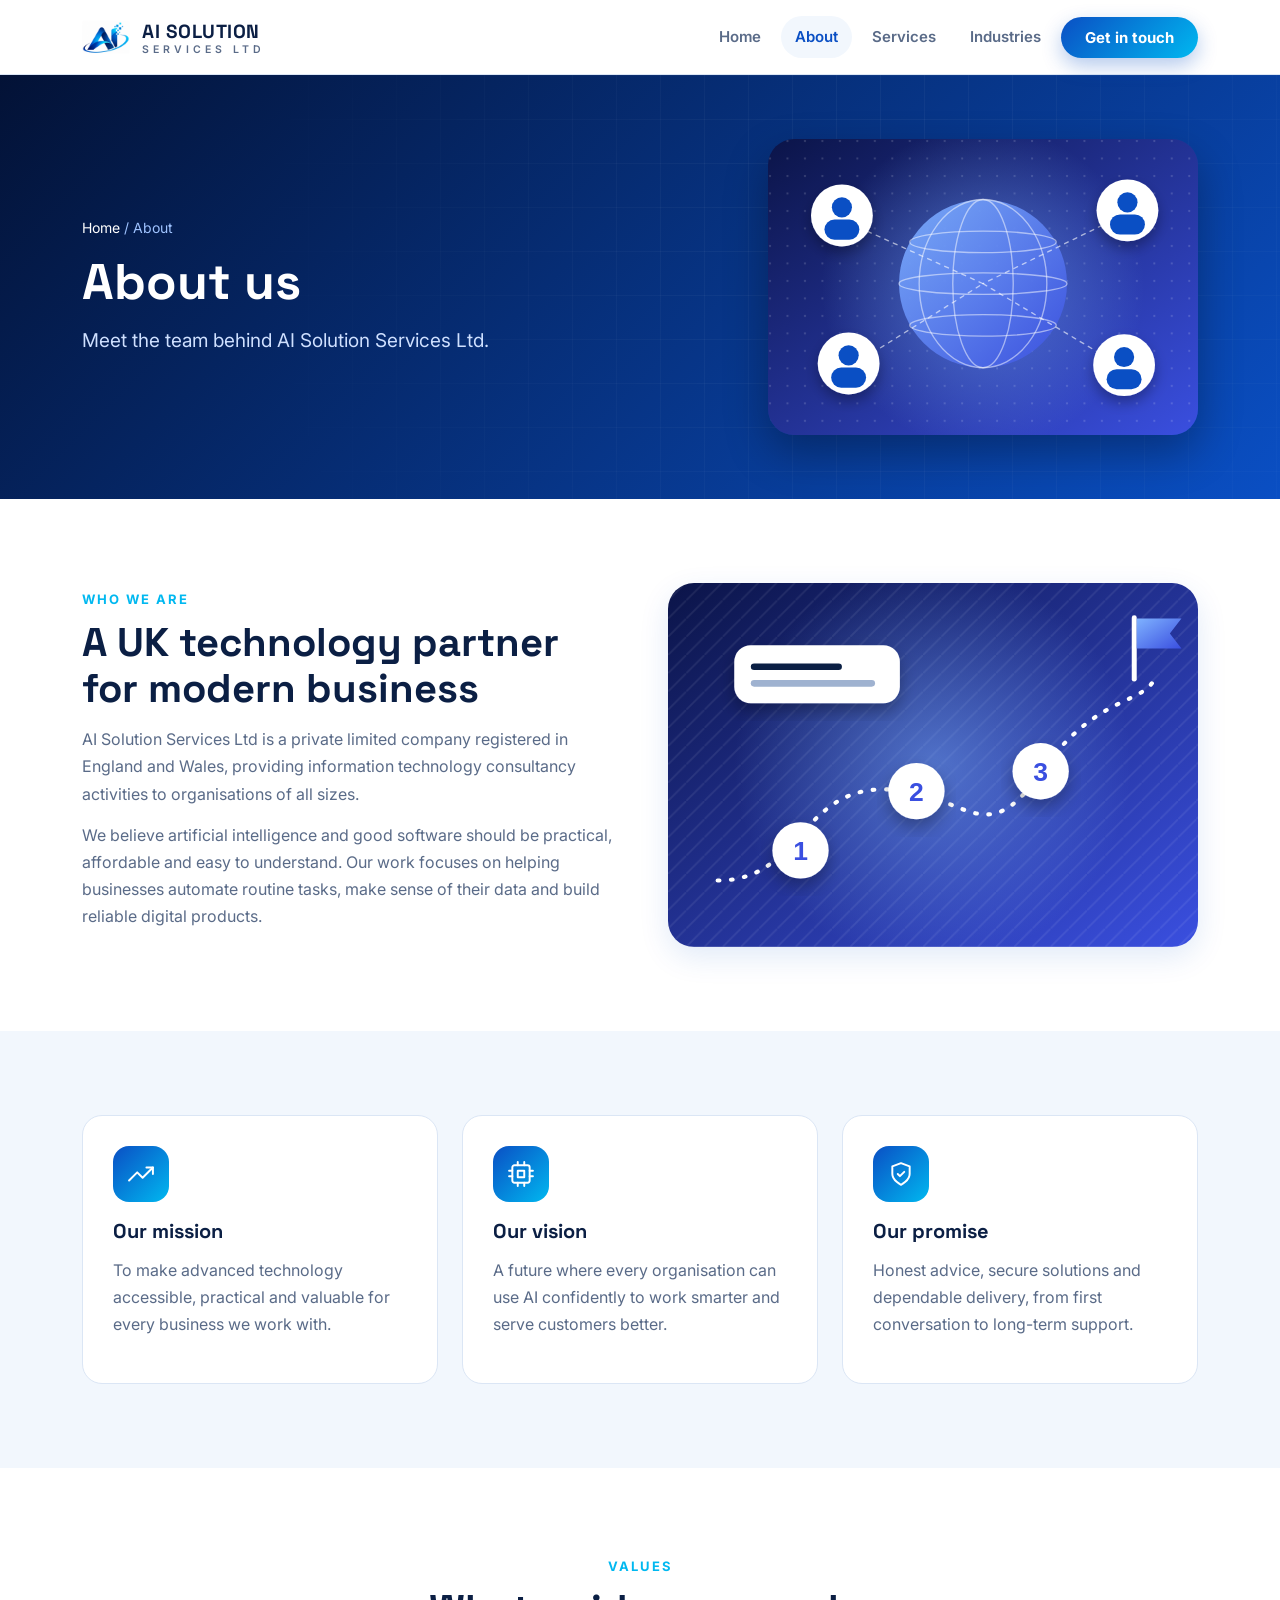
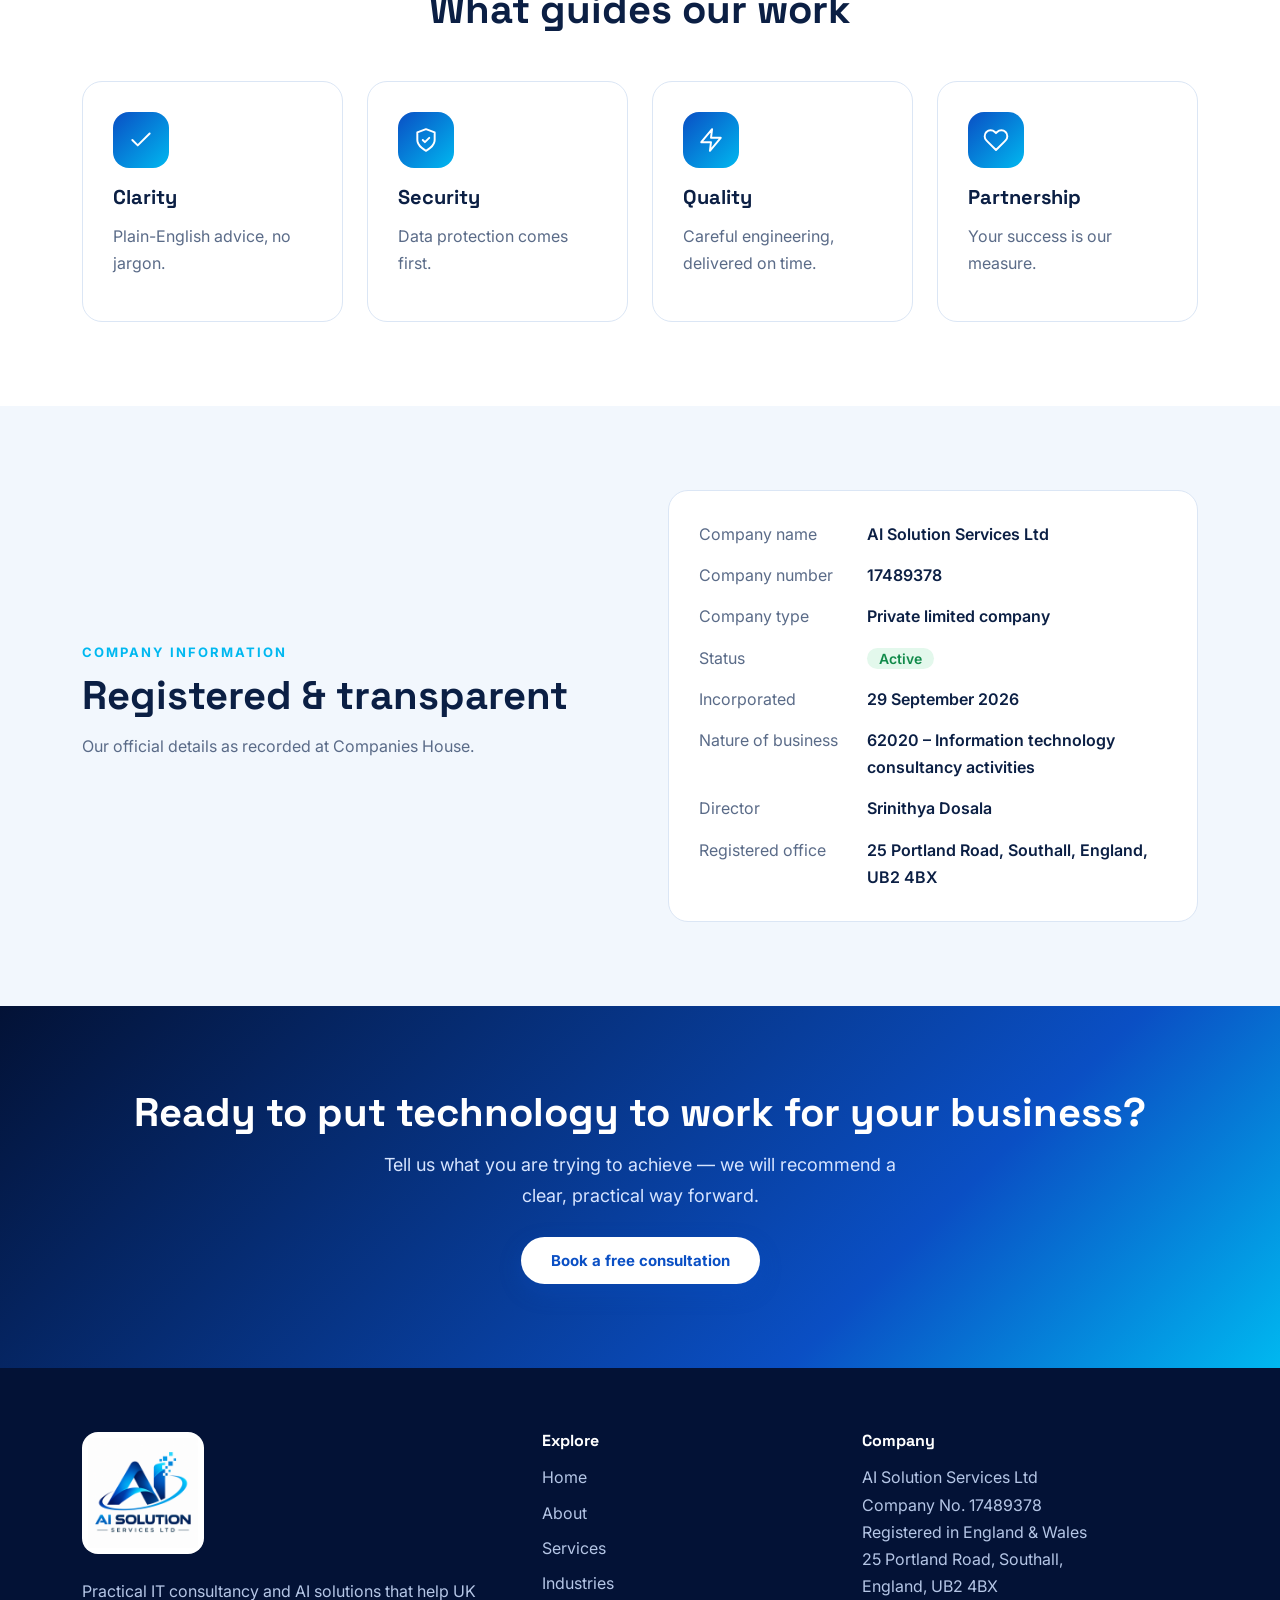
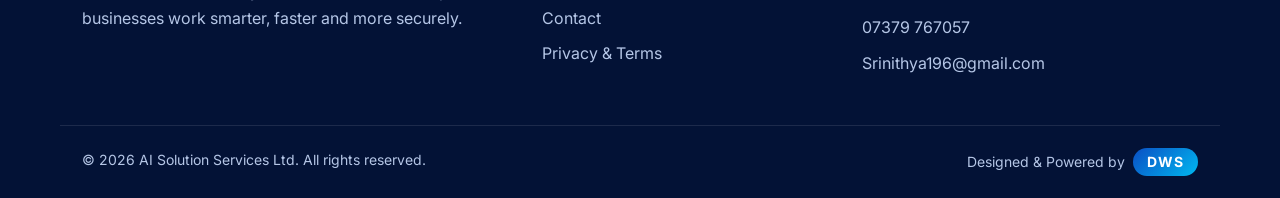
==== about/index.html @ 7d9d15e2 "Update 1.0" ====
<!DOCTYPE html>
<html lang="en-GB"><head><meta charset="utf-8"><meta name="viewport" content="width=device-width,initial-scale=1">
<title>About Us | AI Solution Services Ltd</title><meta name="description" content="About AI Solution Services Ltd, a UK-registered IT consultancy company."><meta name="theme-color" content="#041a45">
<meta property="og:title" content="About Us | AI Solution Services Ltd"><meta property="og:description" content="About AI Solution Services Ltd, a UK-registered IT consultancy company."><meta property="og:image" content="../images/logo.png">
<link rel="icon" href="../favicon.ico"><link rel="icon" type="image/png" sizes="32x32" href="../images/favicon-32.png"><link rel="icon" type="image/png" sizes="192x192" href="../images/favicon-192.png"><link rel="apple-touch-icon" href="../images/apple-touch-icon.png">
<link rel="preconnect" href="https://fonts.googleapis.com"><link rel="preconnect" href="https://fonts.gstatic.com" crossorigin>
<link href="https://fonts.googleapis.com/css2?family=Inter:wght@400;500;600;700&family=Space+Grotesk:wght@500;700&display=swap" rel="stylesheet">
<link rel="stylesheet" href="../css/style.css"><noscript><style>.rv{opacity:1!important;transform:none!important}</style></noscript></head><body>
<header class="hd"><div class="w bar"><a class="brand" href="../"><img src="../images/logo-mark.png" alt="AI Solution Services Ltd logo"><span><b>AI SOLUTION</b><small>SERVICES LTD</small></span></a>
<nav id="nav"><a href="../">Home</a><a href="../about/" class="on" aria-current="page">About</a><a href="../services/">Services</a><a href="../industries/">Industries</a><a class="btn" href="../contact/">Get in touch</a></nav><button class="mb" id="mb" aria-label="Menu" aria-expanded="false" aria-controls="nav"><i></i><i></i><i></i></button></div></header>
<section class="ph"><div class="w ph-in"><div><p class="crumb"><a href="../">Home</a> / About</p><h1>About us</h1><p class="sub">Meet the team behind AI Solution Services Ltd.</p></div><img class="pimg" src="../images/about.svg" alt="About us"></div></section><main><section class="sec"><div class="w two fill"><div class="rv"><span class="eb">Who we are</span><h2>A UK technology partner for modern business</h2><p>AI Solution Services Ltd is a private limited company registered in England and Wales, providing information technology consultancy activities to organisations of all sizes.</p><p>We believe artificial intelligence and good software should be practical, affordable and easy to understand. Our work focuses on helping businesses automate routine tasks, make sense of their data and build reliable digital products.</p></div><img class="rv shot" src="../images/story.svg" alt="Our journey"></div></section>
<section class="sec alt"><div class="w"><div class="grid g3"><div class="card rv"><div class="ib"><svg class="ic " viewBox="0 0 24 24" fill="none" stroke="currentColor" stroke-width="1.8" stroke-linecap="round" stroke-linejoin="round" aria-hidden="true"><polyline points="23 6 13.5 15.5 8.5 10.5 1 18"/><polyline points="17 6 23 6 23 12"/></svg></div><h3>Our mission</h3><p>To make advanced technology accessible, practical and valuable for every business we work with.</p></div><div class="card rv"><div class="ib"><svg class="ic " viewBox="0 0 24 24" fill="none" stroke="currentColor" stroke-width="1.8" stroke-linecap="round" stroke-linejoin="round" aria-hidden="true"><rect x="4" y="4" width="16" height="16" rx="2"/><rect x="9" y="9" width="6" height="6"/><path d="M9 1v3M15 1v3M9 20v3M15 20v3M20 9h3M20 14h3M1 9h3M1 14h3"/></svg></div><h3>Our vision</h3><p>A future where every organisation can use AI confidently to work smarter and serve customers better.</p></div><div class="card rv"><div class="ib"><svg class="ic " viewBox="0 0 24 24" fill="none" stroke="currentColor" stroke-width="1.8" stroke-linecap="round" stroke-linejoin="round" aria-hidden="true"><path d="M12 22s8-4 8-10V5l-8-3-8 3v7c0 6 8 10 8 10z"/><path d="M9 12l2 2 4-4"/></svg></div><h3>Our promise</h3><p>Honest advice, secure solutions and dependable delivery, from first conversation to long-term support.</p></div></div></div></section>
<section class="sec"><div class="w"><div class="sh rv"><span class="eb">Values</span><h2>What guides our work</h2></div><div class="grid g4"><div class="card rv"><div class="ib"><svg class="ic " viewBox="0 0 24 24" fill="none" stroke="currentColor" stroke-width="1.8" stroke-linecap="round" stroke-linejoin="round" aria-hidden="true"><path d="M20 6L9 17l-5-5"/></svg></div><h3>Clarity</h3><p>Plain-English advice, no jargon.</p></div><div class="card rv"><div class="ib"><svg class="ic " viewBox="0 0 24 24" fill="none" stroke="currentColor" stroke-width="1.8" stroke-linecap="round" stroke-linejoin="round" aria-hidden="true"><path d="M12 22s8-4 8-10V5l-8-3-8 3v7c0 6 8 10 8 10z"/><path d="M9 12l2 2 4-4"/></svg></div><h3>Security</h3><p>Data protection comes first.</p></div><div class="card rv"><div class="ib"><svg class="ic " viewBox="0 0 24 24" fill="none" stroke="currentColor" stroke-width="1.8" stroke-linecap="round" stroke-linejoin="round" aria-hidden="true"><polygon points="13 2 3 14 12 14 11 22 21 10 12 10 13 2"/></svg></div><h3>Quality</h3><p>Careful engineering, delivered on time.</p></div><div class="card rv"><div class="ib"><svg class="ic " viewBox="0 0 24 24" fill="none" stroke="currentColor" stroke-width="1.8" stroke-linecap="round" stroke-linejoin="round" aria-hidden="true"><path d="M20.84 4.61a5.5 5.5 0 0 0-7.78 0L12 5.67l-1.06-1.06a5.5 5.5 0 0 0-7.78 7.78l1.06 1.06L12 21.23l7.78-7.78 1.06-1.06a5.5 5.5 0 0 0 0-7.78z"/></svg></div><h3>Partnership</h3><p>Your success is our measure.</p></div></div></div></section>
<section class="sec alt"><div class="w two"><div class="rv"><span class="eb">Company information</span><h2>Registered &amp; transparent</h2><p>Our official details as recorded at Companies House.</p></div><div class="card info rv"><dl><dt>Company name</dt><dd>AI Solution Services Ltd</dd><dt>Company number</dt><dd>17489378</dd><dt>Company type</dt><dd>Private limited company</dd><dt>Status</dt><dd><span class="ok">Active</span></dd><dt>Incorporated</dt><dd>29 September 2026</dd><dt>Nature of business</dt><dd>62020 – Information technology consultancy activities</dd><dt>Director</dt><dd>Srinithya Dosala</dd><dt>Registered office</dt><dd>25 Portland Road, Southall, England, UB2 4BX</dd></dl></div></div></section><section class="cta"><div class="w rv"><h2>Ready to put technology to work for your business?</h2><p>Tell us what you are trying to achieve — we will recommend a clear, practical way forward.</p><a class="btn wh" href="../contact/">Book a free consultation</a></div></section></main>
<footer class="ft"><div class="w fg"><div><div class="lt"><img src="../images/logo.png" alt="AI Solution Services Ltd"></div><p>Practical IT consultancy and AI solutions that help UK businesses work smarter, faster and more securely.</p></div>
<div><h4>Explore</h4><a href="../">Home</a><a href="../about/">About</a><a href="../services/">Services</a><a href="../industries/">Industries</a><a href="../contact/">Contact</a><a href="../privacy/">Privacy &amp; Terms</a></div>
<div><h4>Company</h4><p>AI Solution Services Ltd<br>Company No. 17489378<br>Registered in England &amp; Wales<br>25 Portland Road, Southall,<br>England, UB2 4BX</p> <a href="tel:+447379767057">07379 767057</a><a href="mailto:Srinithya196@gmail.com">Srinithya196@gmail.com</a></div></div>
<div class="w cp"><span>© <span id="yr">2026</span> AI Solution Services Ltd. All rights reserved.</span><span>Designed &amp; Powered by <a class="dws" href="https://dharmawebservice.in" target="_blank" rel="noopener" title="Dharma Web Service">DWS</a></span></div></footer>
<script src="../js/main.js"></script></body></html>
---- css/style.css ----
:root{--navy:#041a45;--blue:#0a4fc4;--cyan:#00b8f0;--ink:#0b1f44;--mut:#5a6b88;--bg:#fff;--alt:#f2f7fd;--bd:#dbe6f5;--g:linear-gradient(135deg,#0a4fc4,#00b8f0);--sh:0 10px 30px rgba(10,79,196,.12)}
*{box-sizing:border-box}html{scroll-behavior:smooth}body{margin:0;font:16px/1.7 Inter,system-ui,-apple-system,"Segoe UI",Roboto,sans-serif;color:var(--ink);background:var(--bg)}
img{max-width:100%;display:block}a{color:var(--blue)}h1,h2,h3,h4{font-family:"Space Grotesk",Inter,sans-serif;line-height:1.15;margin:0 0 14px}
h1{font-size:clamp(34px,5.2vw,58px)}h2{font-size:clamp(28px,3.6vw,40px)}h3{font-size:20px}p{margin:0 0 14px;color:var(--mut)}
.w{max-width:1160px;margin:auto;padding:0 22px}.narrow{max-width:800px}.sec{padding:84px 0}.alt{background:var(--alt)}.dark{background:var(--navy);color:#fff}.dark p{color:#b5c6e6}
.ic{width:1em;height:1em;display:inline-block;vertical-align:-.15em}
.hd{position:sticky;top:0;z-index:50;background:rgba(255,255,255,.92);backdrop-filter:blur(12px);border-bottom:1px solid var(--bd);transition:box-shadow .3s}.hd.sc{box-shadow:0 6px 24px rgba(4,26,69,.1)}
.bar{display:flex;align-items:center;justify-content:space-between;height:74px}.brand{display:flex;align-items:center;gap:12px;text-decoration:none;color:var(--ink)}.brand img{width:48px;height:48px;border-radius:12px}
.brand span{display:flex;flex-direction:column;line-height:1.1}.brand b{font:700 19px "Space Grotesk",sans-serif;letter-spacing:.5px}.brand small{font-size:10.5px;letter-spacing:4px;color:var(--mut);font-weight:600}
nav{display:flex;align-items:center;gap:6px}nav a{text-decoration:none;color:var(--mut);font-weight:600;font-size:15px;padding:8px 14px;border-radius:999px;transition:.2s}nav a:hover,nav a.on{color:var(--blue);background:var(--alt)}
.btn{display:inline-block;background:var(--g);color:#fff;padding:14px 30px;border-radius:999px;font-weight:700;text-decoration:none;border:0;cursor:pointer;font:700 15px Inter,sans-serif;box-shadow:0 8px 22px rgba(10,79,196,.3);transition:transform .2s,box-shadow .2s}
.btn:hover{transform:translateY(-3px);box-shadow:0 14px 28px rgba(10,79,196,.4)}nav a.btn{color:#fff;padding:10px 22px}.btn.ghost{background:transparent;border:2px solid rgba(255,255,255,.5);box-shadow:none}.btn.wh{background:#fff;color:var(--blue)}
.mb{display:none;background:none;border:0;width:44px;height:44px;cursor:pointer}.mb i{display:block;height:2px;background:var(--ink);margin:6px 10px;transition:.3s}
.hero{position:relative;overflow:hidden;background:linear-gradient(135deg,#031236,#0a3a9c 60%,#0a7fd0);color:#fff;padding:90px 0}
.hero:before,.ph:before{content:"";position:absolute;inset:0;background-image:linear-gradient(rgba(255,255,255,.05) 1px,transparent 1px),linear-gradient(90deg,rgba(255,255,255,.05) 1px,transparent 1px);background-size:44px 44px;mask-image:radial-gradient(circle at 70% 40%,#000,transparent 75%)}
.blob{position:absolute;border-radius:50%;filter:blur(80px);opacity:.45}.b1{width:380px;height:380px;background:#00b8f0;top:-100px;right:-60px}.b2{width:300px;height:300px;background:#6a5cff;bottom:-120px;left:10%;opacity:.3}
.hg,.ph-in{position:relative;display:grid;grid-template-columns:1.1fr .9fr;gap:40px;align-items:center}.hero h1 em{font-style:normal;background:linear-gradient(90deg,#4dd8ff,#9ad0ff);-webkit-background-clip:text;background-clip:text;color:transparent}
.sub{font-size:19px;color:#cfe0ff;max-width:560px}.pill{display:inline-block;padding:7px 16px;border:1px solid rgba(255,255,255,.3);border-radius:999px;font-size:13px;font-weight:600;background:rgba(255,255,255,.08);margin-bottom:20px}
.acts{display:flex;gap:14px;flex-wrap:wrap;margin:28px 0}.tick{list-style:none;padding:0;margin:0;display:flex;gap:22px;flex-wrap:wrap;color:#d6e4ff;font-size:14px;font-weight:500}.tick .ic{color:#4dd8ff}
.fl{animation:fl 7s ease-in-out infinite}@keyframes fl{50%{transform:translateY(-12px)}}
.ph{position:relative;overflow:hidden;background:linear-gradient(135deg,#031236,#0a4fc4);color:#fff;padding:64px 0}.ph .sub{margin:0}.ph-in img{max-height:280px;margin-left:auto}.crumb{font-size:14px;color:#9fc3ff!important}.crumb a{color:#fff;text-decoration:none}.ph h1{font-size:clamp(34px,4.5vw,50px)}
.sh{text-align:center;max-width:720px;margin:0 auto 48px}.eb{display:inline-block;font-weight:700;font-size:13px;letter-spacing:2px;text-transform:uppercase;color:var(--cyan);margin-bottom:10px}
.grid{display:grid;gap:24px}.g3{grid-template-columns:repeat(3,1fr)}.g4{grid-template-columns:repeat(4,1fr)}
.card{background:#fff;border:1px solid var(--bd);border-radius:20px;padding:30px;transition:transform .3s,box-shadow .3s}.card:hover{transform:translateY(-6px);box-shadow:var(--sh)}
.ib{width:56px;height:56px;border-radius:16px;background:var(--g);color:#fff;display:grid;place-items:center;font-size:26px;margin-bottom:18px;flex:none}.ib.lg{width:96px;height:96px;font-size:44px;border-radius:26px;margin:0}
.lnk{font-weight:700;text-decoration:none;font-size:15px;display:inline-flex;gap:6px;align-items:center}.lnk:hover{gap:10px}.ind{display:flex;gap:18px;align-items:flex-start}.ind .ib{margin:0}.ind p{margin:0}
.stats{display:grid;grid-template-columns:repeat(4,1fr);gap:20px}.st{text-align:center;padding:26px;border-radius:20px;background:var(--alt)}.st b{display:block;font:700 46px "Space Grotesk";background:var(--g);-webkit-background-clip:text;background-clip:text;color:transparent}.st span{color:var(--mut);font-weight:600;font-size:14px}
.two{display:grid;grid-template-columns:1fr 1fr;gap:56px;align-items:center}.top{align-items:start}.fe{display:flex;gap:14px;margin-top:18px}.fe .ic{width:28px;height:28px;padding:5px;border-radius:50%;background:var(--g);color:#fff;flex:none;margin-top:3px}.fe b{display:block}.fe span{color:var(--mut);font-size:15px}
.steps{display:grid;grid-template-columns:repeat(4,1fr);gap:24px}.sp{padding:28px;border:1px solid rgba(255,255,255,.15);border-radius:20px;background:rgba(255,255,255,.04)}.sp i{font:700 40px "Space Grotesk";font-style:normal;color:#4dd8ff;display:block;margin-bottom:8px}
.chips{display:flex;flex-wrap:wrap;gap:12px;justify-content:center}.chips span{padding:11px 22px;background:#fff;border:1px solid var(--bd);border-radius:999px;font-weight:600;transition:.2s}.chips span:hover{background:var(--g);color:#fff;transform:translateY(-3px)}
.cta{background:linear-gradient(135deg,#031236,#0a4fc4 70%,#00b8f0);color:#fff;text-align:center;padding:84px 0}.cta p{color:#d6e4ff;max-width:560px;margin:0 auto 26px;font-size:18px}
.sr{display:grid;grid-template-columns:200px 1fr;gap:36px;align-items:center;padding:38px 0;border-bottom:1px solid var(--bd)}.sr:last-child{border:0}.sbig{display:grid;place-items:center;height:200px;border-radius:28px;background:var(--alt)}
.ul{list-style:none;padding:0;margin:14px 0 0}.ul li{display:flex;gap:10px;align-items:center;font-weight:500;padding:4px 0}.ul .ic{color:var(--blue)}
details{background:#fff;border:1px solid var(--bd);border-radius:16px;margin-bottom:14px;padding:4px 24px}summary{cursor:pointer;font-weight:700;padding:18px 0;list-style:none;display:flex;justify-content:space-between}summary:after{content:"+";font-size:24px;color:var(--blue)}details[open] summary:after{content:"–"}
.info dl{margin:0;display:grid;grid-template-columns:150px 1fr;gap:14px 18px}.info dt{color:var(--mut)}.info dd{margin:0;font-weight:600}.ok{background:#e3f8ec;color:#118a4a;padding:2px 12px;border-radius:99px;font-size:14px}
.ci{display:flex;gap:16px;margin-top:22px;align-items:center}.ci .ib{margin:0}.ci b{display:block}.ci span{color:var(--mut)}
.form label{display:block;font-weight:600;font-size:14px;margin-bottom:16px}input,select,textarea{width:100%;margin-top:6px;padding:13px 16px;border:1px solid var(--bd);border-radius:12px;font:inherit;color:var(--ink);background:#fff}input:focus,select:focus,textarea:focus{outline:2px solid var(--cyan);border-color:transparent}.note{margin:14px 0 0;font-size:14px}
.map{display:grid;grid-template-columns:1fr 1fr;gap:30px;align-items:center;background:linear-gradient(135deg,#031236,#0a4fc4);border-radius:28px;padding:36px;color:#fff}.map p{color:#cfe0ff}.map img{max-height:260px;margin:auto}
.prose h2{margin-top:30px}.ft{background:#031236;color:#b5c6e6;padding:64px 0 0}.fg{display:grid;grid-template-columns:1.5fr 1fr 1.2fr;gap:40px}.ft h4{color:#fff}.ft a{display:block;color:#b5c6e6;text-decoration:none;margin-bottom:8px}.ft a:hover{color:#fff}.ft p{color:#b5c6e6}
.lt{background:#fff;display:inline-block;border-radius:16px;padding:6px;margin-bottom:16px}.lt img{height:110px}.cp{margin-top:40px;padding:22px;border-top:1px solid rgba(255,255,255,.1);font-size:14px;text-align:center}
.rv{opacity:0;transform:translateY(28px);transition:opacity .7s,transform .7s}.rv.in{opacity:1;transform:none}
@media(max-width:900px){.g3,.g4,.steps,.stats{grid-template-columns:1fr 1fr}.hg,.ph-in,.two,.map,.fg{grid-template-columns:1fr}.hero{padding:60px 0}.ph-in img{margin:auto;max-height:200px}.sec{padding:60px 0}}
@media(max-width:700px){.mb{display:block}nav{position:absolute;top:74px;left:0;right:0;background:#fff;flex-direction:column;align-items:stretch;padding:14px 22px 22px;border-bottom:1px solid var(--bd);display:none}nav.open{display:flex}.g3,.g4,.steps{grid-template-columns:1fr}.sr{grid-template-columns:1fr}.sbig{height:120px}.info dl{grid-template-columns:1fr}}
@media(prefers-reduced-motion:reduce){*{animation:none!important;transition:none!important}.rv{opacity:1;transform:none}}
/* v2 additions */
nav a.btn,nav a.btn:hover,nav a.btn.on{background:var(--g);color:#fff!important;padding:11px 24px;box-shadow:0 8px 20px rgba(10,79,196,.3)}nav a.btn:hover{transform:translateY(-2px);box-shadow:0 12px 26px rgba(10,79,196,.4)}
.himg,.pimg,.shot{width:100%;height:auto;border-radius:26px;box-shadow:0 24px 60px rgba(2,12,40,.35)}.pimg{max-width:430px;margin-left:auto;box-shadow:0 18px 44px rgba(0,0,0,.3)}.shot{box-shadow:var(--sh)}
.card.pic{padding:0;overflow:hidden}.card.pic img{width:100%;height:auto;border-radius:0}.card.pic .tx{padding:26px 28px 30px}
.ind{color:inherit;text-decoration:none}.ind h3{color:var(--ink)}
.sr{grid-template-columns:1fr 1fr;gap:56px}.sr.rev>img{order:2}.sr .ib{margin-bottom:14px}
.ft .cp{display:flex;justify-content:space-between;gap:12px;flex-wrap:wrap;text-align:left}.ft .cp a.dws{display:inline-block;margin:0 0 0 4px;padding:2px 14px;border-radius:99px;background:var(--g);color:#fff;font-weight:700;letter-spacing:1px;transition:.2s}.ft .cp a.dws:hover{transform:translateY(-2px);box-shadow:0 6px 16px rgba(0,184,240,.4)}
.pgrid{display:grid;grid-template-columns:240px 1fr;gap:48px;align-items:start}.toc{position:sticky;top:96px;background:var(--alt);border-radius:18px;padding:22px}.toc a{display:block;padding:7px 10px;border-radius:8px;color:var(--mut);text-decoration:none;font-size:14.5px;font-weight:500}.toc a:hover{background:#fff;color:var(--blue)}
.pv{padding:0 0 28px;margin-bottom:28px;border-bottom:1px solid var(--bd);scroll-margin-top:96px}.pv:last-child{border:0}.pv h2{font-size:26px}.pv p,.pv li{color:#3d4d6a}.upd{background:var(--alt);padding:12px 16px;border-radius:12px}
@media(max-width:900px){.sr{grid-template-columns:1fr;gap:24px}.sr.rev>img{order:0}.pgrid{grid-template-columns:1fr}.toc{position:static}.pimg{margin:auto}}
.ci a{color:var(--mut);text-decoration:none}.ci a:hover{color:var(--blue)}

/* v3: image fill (no empty gaps), company panel, robustness */
.two.fill{align-items:stretch}.two.fill>div{align-self:center}
.two.fill>img.shot{width:100%;height:100%;min-height:300px;object-fit:cover;align-self:stretch}
.sr{align-items:stretch}.sr>div{align-self:center}.sr>img.shot{width:100%;height:100%;min-height:260px;object-fit:cover}
.map{align-items:stretch;padding:28px;gap:36px}.map>div{align-self:center;padding-left:12px}
.map img.shot{width:100%;height:100%;max-height:none;min-height:240px;margin:0;object-fit:cover;border-radius:20px;box-shadow:0 18px 44px rgba(0,0,0,.35)}
.ph-in>img.pimg{width:100%;max-width:430px;max-height:none}
.hero{padding-bottom:130px}
.co{position:relative;z-index:5;margin-top:-84px;padding:0 0 20px}
.cob{background:#fff;border:1px solid var(--bd);border-radius:26px;box-shadow:0 24px 60px rgba(4,26,69,.18);padding:34px 36px}
.coh{display:flex;justify-content:space-between;align-items:flex-end;gap:18px;flex-wrap:wrap;margin-bottom:24px}
.coh h2{font-size:clamp(24px,3vw,32px);margin:0 0 4px}.coh p{margin:0}
.coh .ok{display:inline-block;margin-left:8px;vertical-align:middle;font-size:13px;font-family:Inter,sans-serif;font-weight:600}
.cog{display:grid;grid-template-columns:repeat(2,1fr);gap:16px}
.cot{display:flex;gap:16px;align-items:flex-start;background:var(--alt);border-radius:18px;padding:20px 22px}
.cot .ib{width:48px;height:48px;font-size:22px;margin:0;border-radius:14px}
.cot small{display:block;color:var(--mut);font-weight:600;font-size:13px;margin-bottom:2px}.cot b{display:block;font-size:17px;line-height:1.4;color:var(--ink)}
.cot em{display:block;font-style:normal;color:var(--mut);font-size:14px;margin-top:2px}
.coft{margin-top:18px;font-size:14px;color:var(--mut)}.coft a{font-weight:700}
.hd nav a:focus-visible,.btn:focus-visible,.mb:focus-visible,a:focus-visible{outline:3px solid var(--cyan);outline-offset:2px}
@media(max-width:900px){.hero{padding-bottom:110px}.two.fill>img.shot{height:auto;aspect-ratio:16/11;min-height:0}.sr>img.shot{height:auto;aspect-ratio:16/11;min-height:0}.map img.shot{height:auto;aspect-ratio:16/11;min-height:0}.map{padding:24px}.map>div{padding-left:0}}
@media(max-width:700px){.cog{grid-template-columns:1fr}.cob{padding:24px 20px}.co{margin-top:-70px}}
.card.pic{display:flex;flex-direction:column}.card.pic .tx{flex:1;display:flex;flex-direction:column}.card.pic .tx .lnk{margin-top:auto}.card.pic .tx p{flex:0 0 auto}.card.pic .tx p+.lnk{padding-top:6px}
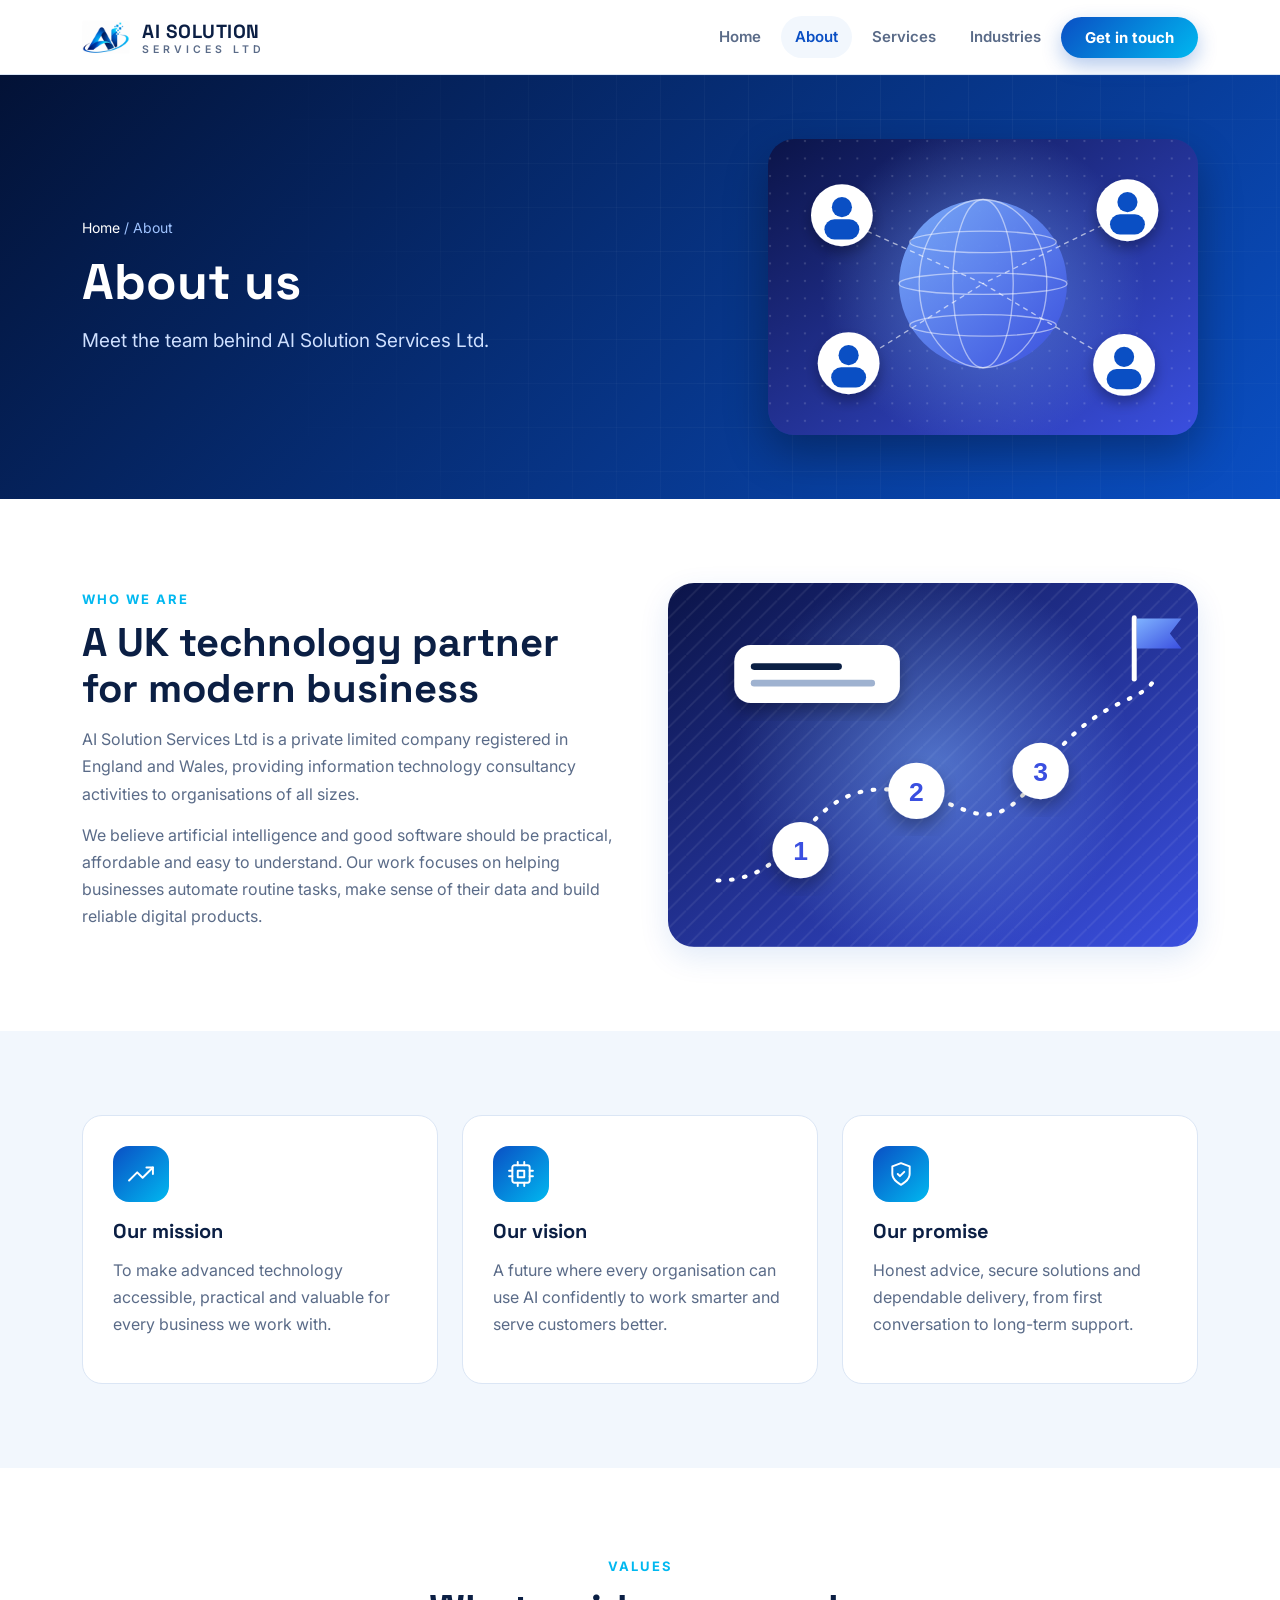
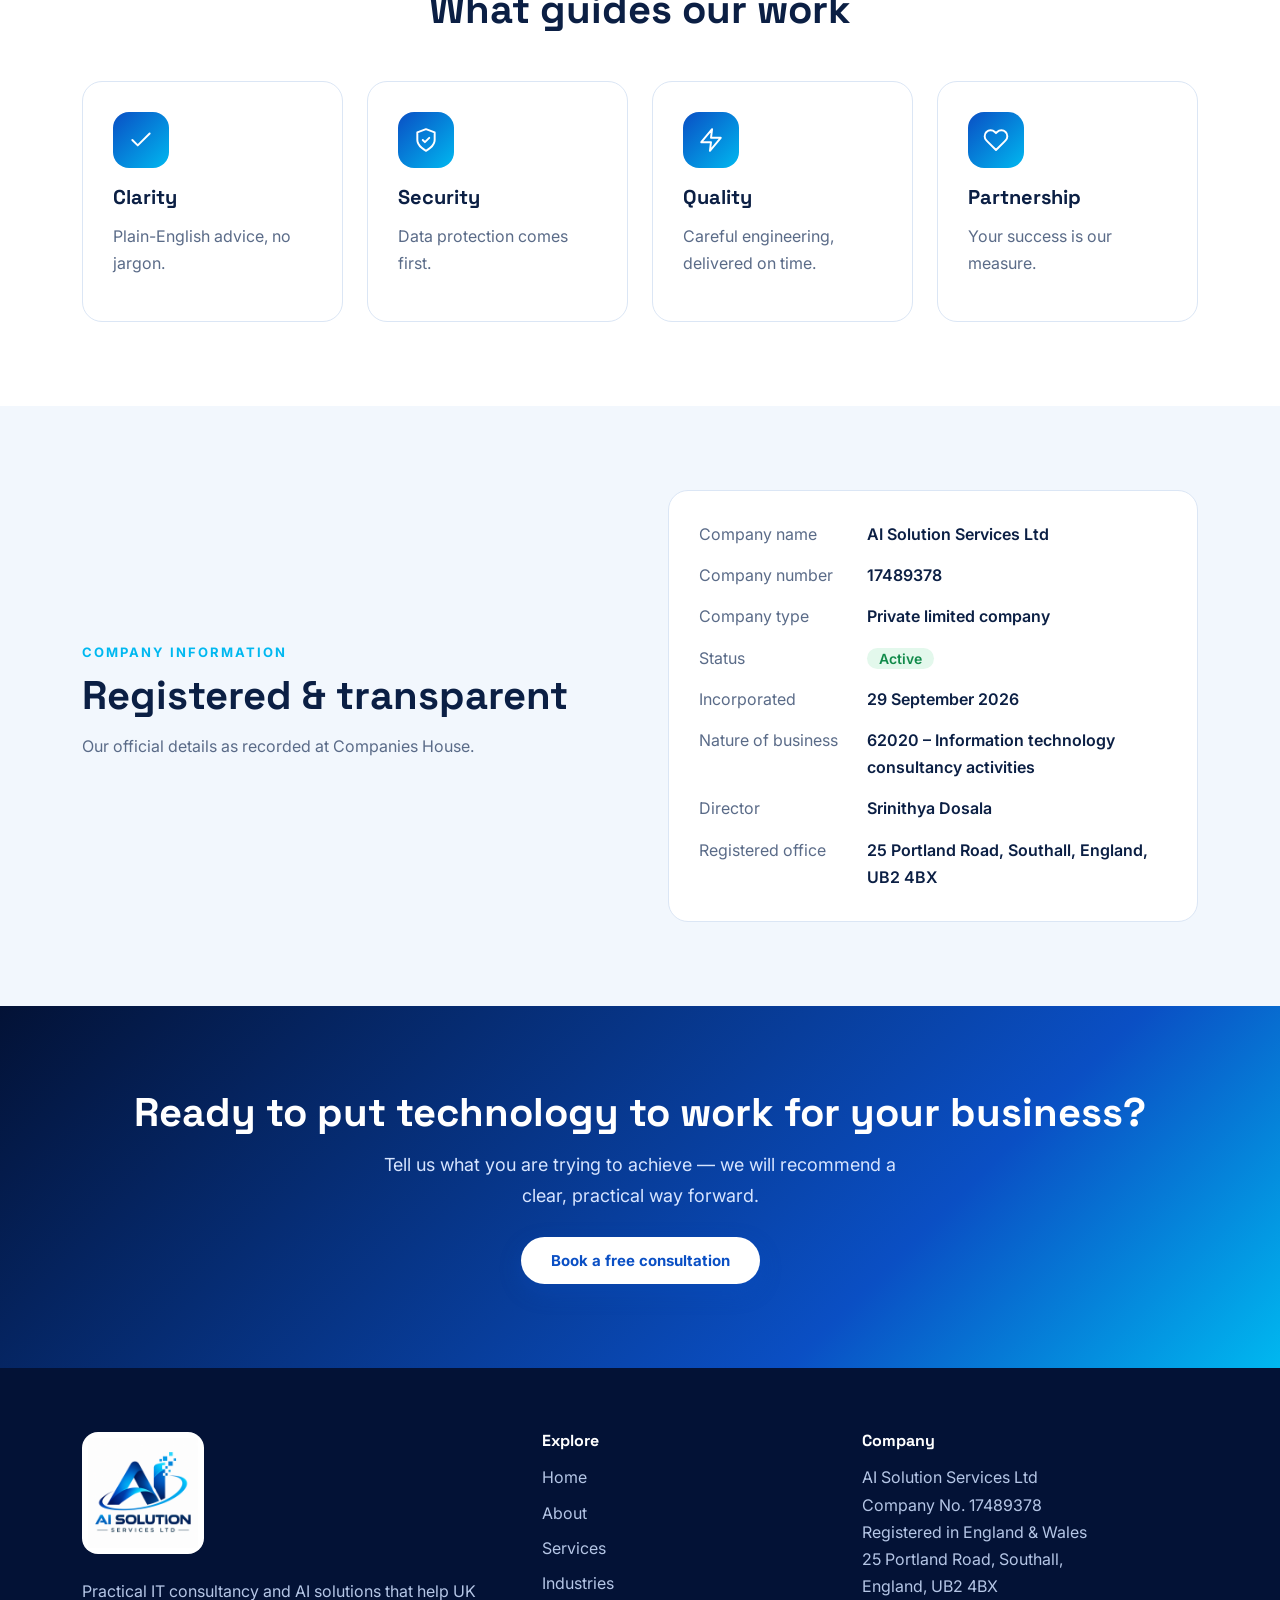
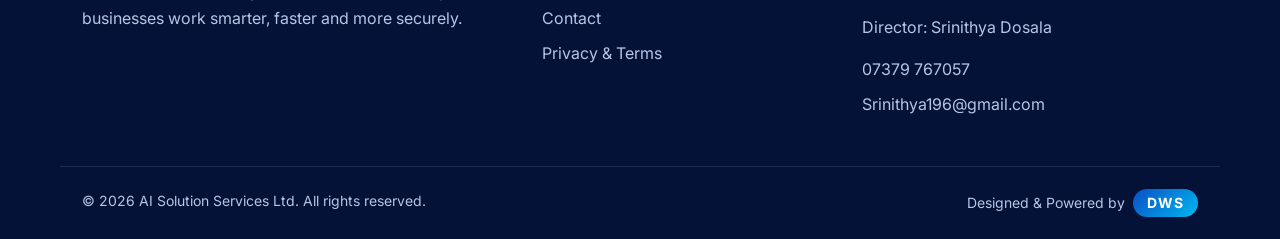
==== commit 2557a8cb: "Update 1.1" ====
--- a/about/index.html
+++ b/about/index.html
@@ -1,7 +1,7 @@
 <!DOCTYPE html>
 <html lang="en-GB"><head><meta charset="utf-8"><meta name="viewport" content="width=device-width,initial-scale=1">
-<title>About Us | AI Solution Services Ltd</title><meta name="description" content="About AI Solution Services Ltd, a UK-registered IT consultancy company."><meta name="theme-color" content="#041a45">
-<meta property="og:title" content="About Us | AI Solution Services Ltd"><meta property="og:description" content="About AI Solution Services Ltd, a UK-registered IT consultancy company."><meta property="og:image" content="../images/logo.png">
+<title>About Us | AI Solution Services Ltd</title><meta name="description" content="About AI Solution Services Ltd, a UK-registered IT consultancy company."><link rel="canonical" href="https://aisolutionservicesltd.com/about/"><meta property="og:url" content="https://aisolutionservicesltd.com/about/"><meta property="og:type" content="website"><meta property="og:site_name" content="AI Solution Services Ltd"><meta name="theme-color" content="#041a45">
+<meta property="og:title" content="About Us | AI Solution Services Ltd"><meta property="og:description" content="About AI Solution Services Ltd, a UK-registered IT consultancy company."><meta property="og:image" content="https://aisolutionservicesltd.com/images/logo.png">
 <link rel="icon" href="../favicon.ico"><link rel="icon" type="image/png" sizes="32x32" href="../images/favicon-32.png"><link rel="icon" type="image/png" sizes="192x192" href="../images/favicon-192.png"><link rel="apple-touch-icon" href="../images/apple-touch-icon.png">
 <link rel="preconnect" href="https://fonts.googleapis.com"><link rel="preconnect" href="https://fonts.gstatic.com" crossorigin>
 <link href="https://fonts.googleapis.com/css2?family=Inter:wght@400;500;600;700&family=Space+Grotesk:wght@500;700&display=swap" rel="stylesheet">
@@ -14,6 +14,6 @@
 <section class="sec alt"><div class="w two"><div class="rv"><span class="eb">Company information</span><h2>Registered &amp; transparent</h2><p>Our official details as recorded at Companies House.</p></div><div class="card info rv"><dl><dt>Company name</dt><dd>AI Solution Services Ltd</dd><dt>Company number</dt><dd>17489378</dd><dt>Company type</dt><dd>Private limited company</dd><dt>Status</dt><dd><span class="ok">Active</span></dd><dt>Incorporated</dt><dd>29 September 2026</dd><dt>Nature of business</dt><dd>62020 – Information technology consultancy activities</dd><dt>Director</dt><dd>Srinithya Dosala</dd><dt>Registered office</dt><dd>25 Portland Road, Southall, England, UB2 4BX</dd></dl></div></div></section><section class="cta"><div class="w rv"><h2>Ready to put technology to work for your business?</h2><p>Tell us what you are trying to achieve — we will recommend a clear, practical way forward.</p><a class="btn wh" href="../contact/">Book a free consultation</a></div></section></main>
 <footer class="ft"><div class="w fg"><div><div class="lt"><img src="../images/logo.png" alt="AI Solution Services Ltd"></div><p>Practical IT consultancy and AI solutions that help UK businesses work smarter, faster and more securely.</p></div>
 <div><h4>Explore</h4><a href="../">Home</a><a href="../about/">About</a><a href="../services/">Services</a><a href="../industries/">Industries</a><a href="../contact/">Contact</a><a href="../privacy/">Privacy &amp; Terms</a></div>
-<div><h4>Company</h4><p>AI Solution Services Ltd<br>Company No. 17489378<br>Registered in England &amp; Wales<br>25 Portland Road, Southall,<br>England, UB2 4BX</p> <a href="tel:+447379767057">07379 767057</a><a href="mailto:Srinithya196@gmail.com">Srinithya196@gmail.com</a></div></div>
+<div><h4>Company</h4><p>AI Solution Services Ltd<br>Company No. 17489378<br>Registered in England &amp; Wales<br>25 Portland Road, Southall,<br>England, UB2 4BX</p><p>Director: Srinithya Dosala</p><a href="tel:+447379767057">07379 767057</a><a href="mailto:Srinithya196@gmail.com">Srinithya196@gmail.com</a></div></div>
 <div class="w cp"><span>© <span id="yr">2026</span> AI Solution Services Ltd. All rights reserved.</span><span>Designed &amp; Powered by <a class="dws" href="https://dharmawebservice.in" target="_blank" rel="noopener" title="Dharma Web Service">DWS</a></span></div></footer>
 <script src="../js/main.js"></script></body></html>
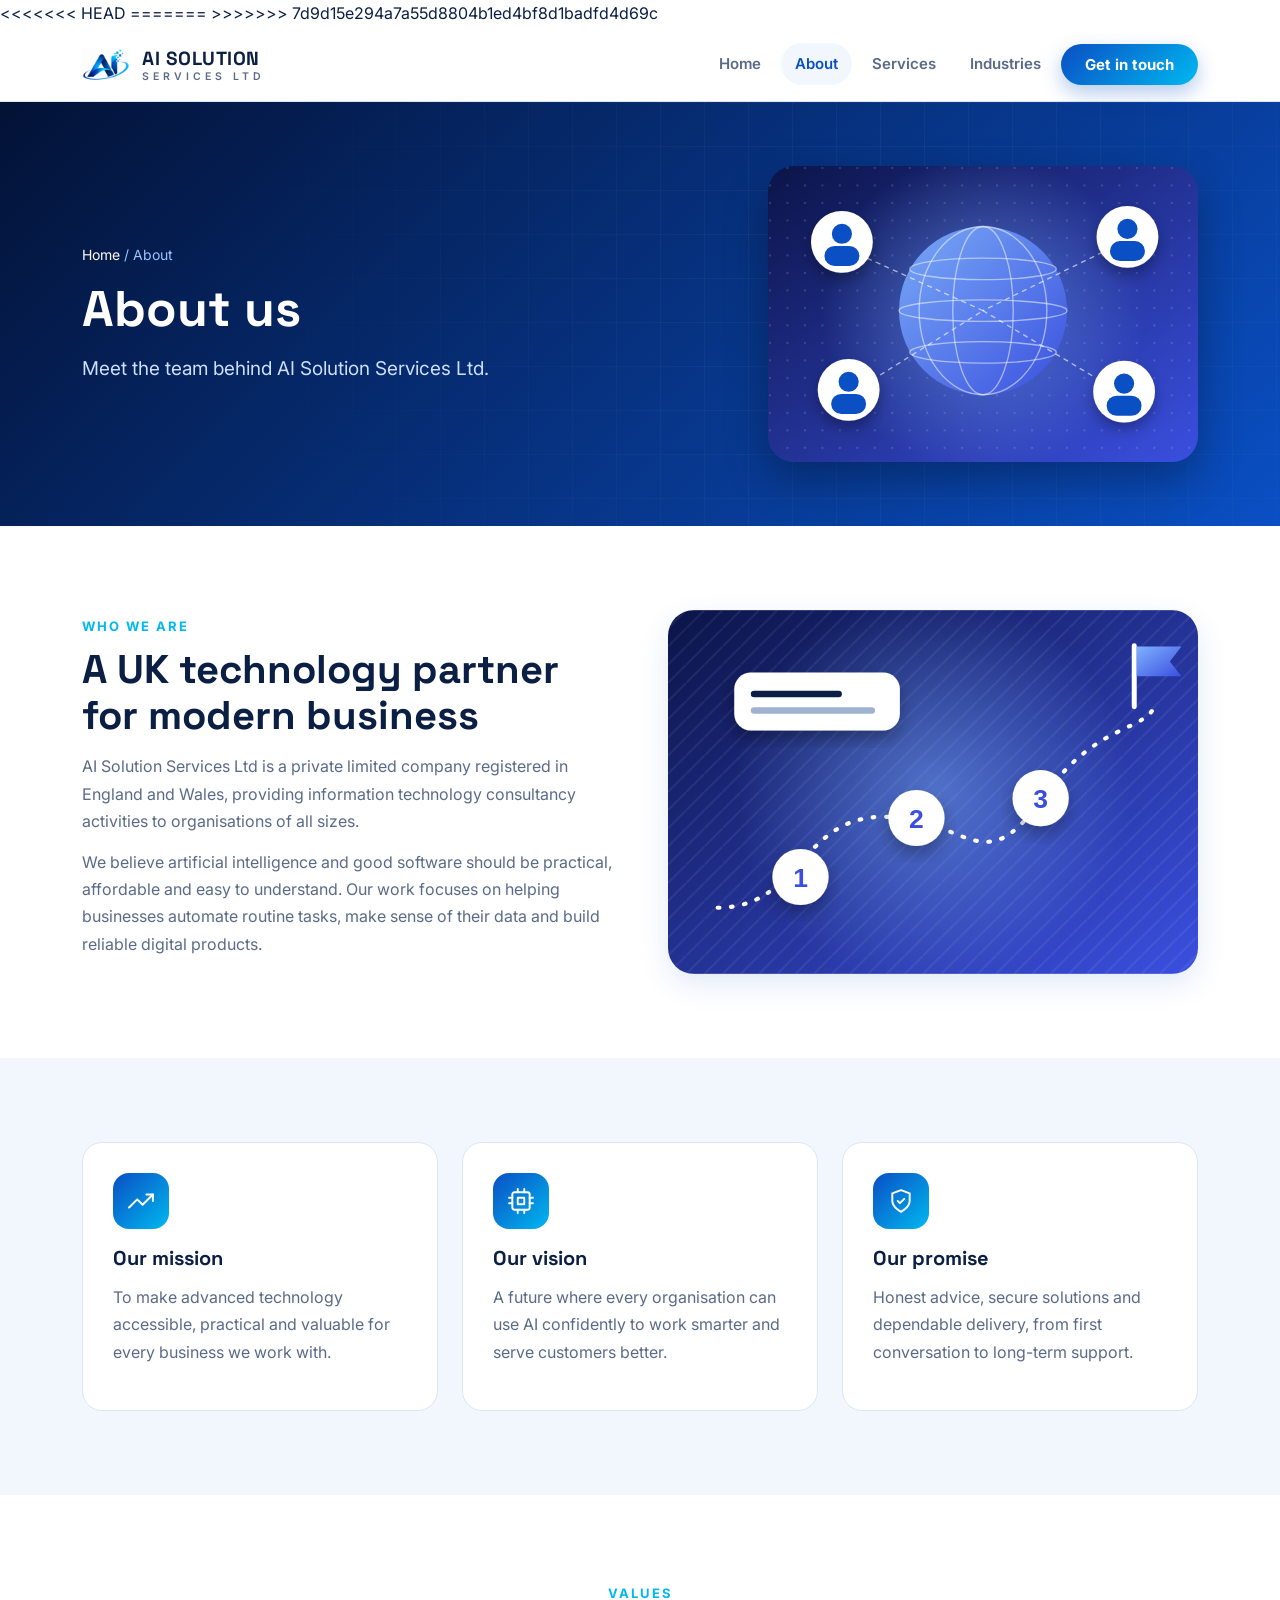
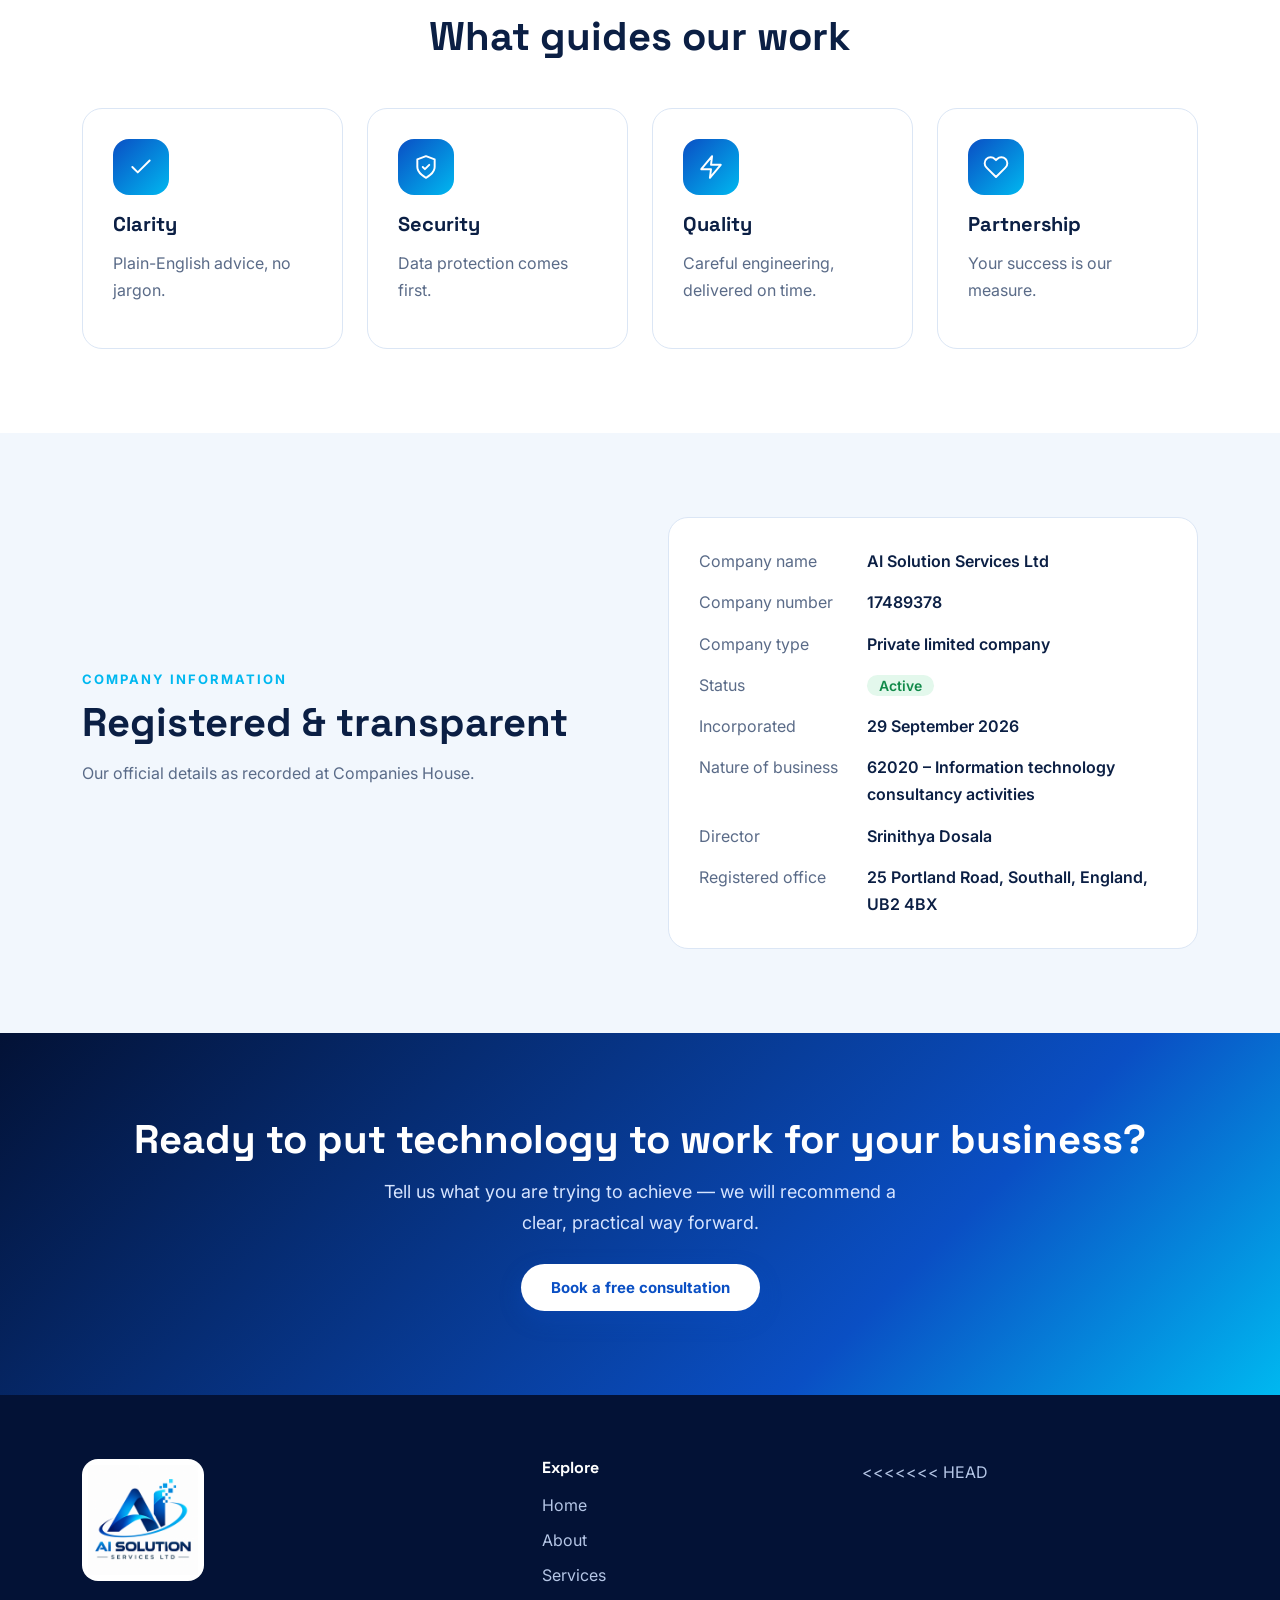
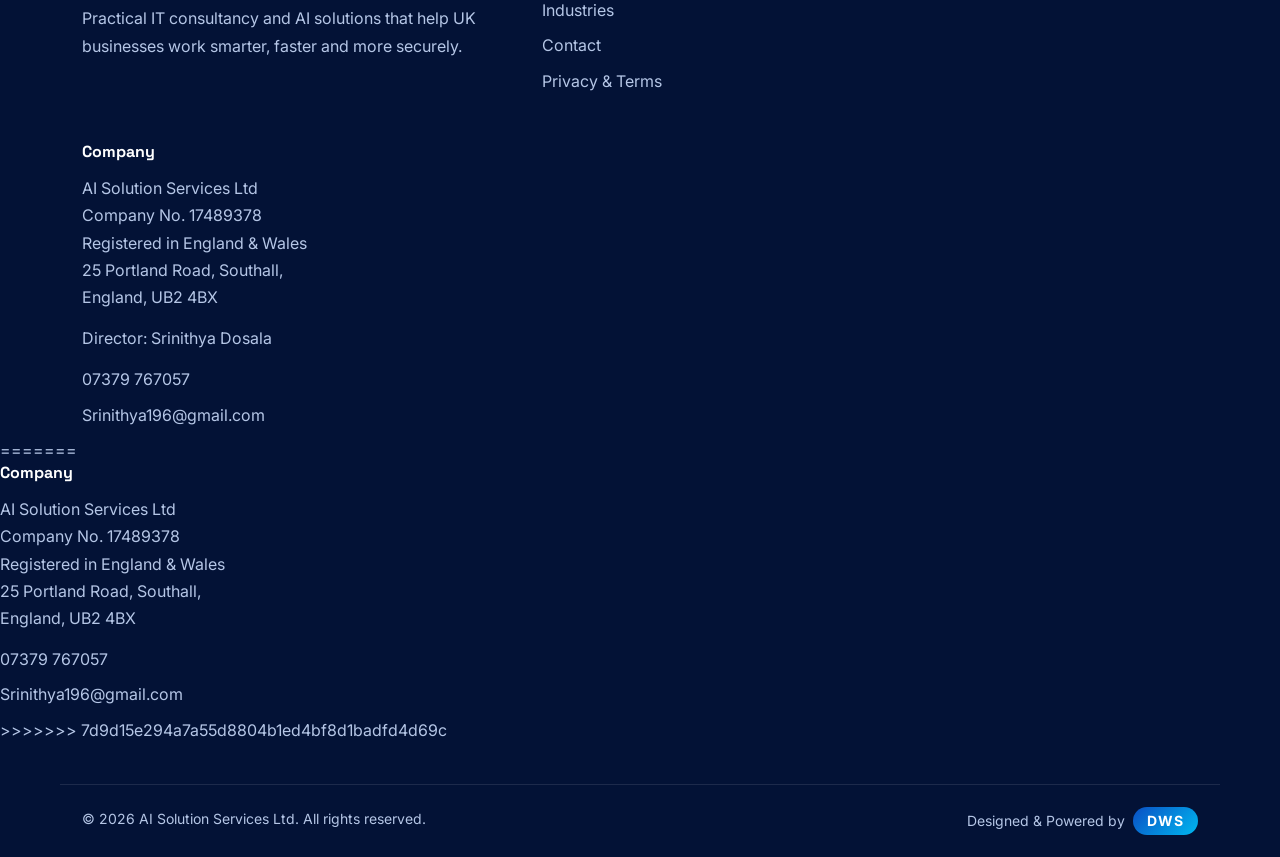
==== commit b4f50475: "Merge remote changes" ====
--- a/about/index.html
+++ b/about/index.html
@@ -1,7 +1,12 @@
 <!DOCTYPE html>
 <html lang="en-GB"><head><meta charset="utf-8"><meta name="viewport" content="width=device-width,initial-scale=1">
+<<<<<<< HEAD
 <title>About Us | AI Solution Services Ltd</title><meta name="description" content="About AI Solution Services Ltd, a UK-registered IT consultancy company."><link rel="canonical" href="https://aisolutionservicesltd.com/about/"><meta property="og:url" content="https://aisolutionservicesltd.com/about/"><meta property="og:type" content="website"><meta property="og:site_name" content="AI Solution Services Ltd"><meta name="theme-color" content="#041a45">
 <meta property="og:title" content="About Us | AI Solution Services Ltd"><meta property="og:description" content="About AI Solution Services Ltd, a UK-registered IT consultancy company."><meta property="og:image" content="https://aisolutionservicesltd.com/images/logo.png">
+=======
+<title>About Us | AI Solution Services Ltd</title><meta name="description" content="About AI Solution Services Ltd, a UK-registered IT consultancy company."><meta name="theme-color" content="#041a45">
+<meta property="og:title" content="About Us | AI Solution Services Ltd"><meta property="og:description" content="About AI Solution Services Ltd, a UK-registered IT consultancy company."><meta property="og:image" content="../images/logo.png">
+>>>>>>> 7d9d15e294a7a55d8804b1ed4bf8d1badfd4d69c
 <link rel="icon" href="../favicon.ico"><link rel="icon" type="image/png" sizes="32x32" href="../images/favicon-32.png"><link rel="icon" type="image/png" sizes="192x192" href="../images/favicon-192.png"><link rel="apple-touch-icon" href="../images/apple-touch-icon.png">
 <link rel="preconnect" href="https://fonts.googleapis.com"><link rel="preconnect" href="https://fonts.gstatic.com" crossorigin>
 <link href="https://fonts.googleapis.com/css2?family=Inter:wght@400;500;600;700&family=Space+Grotesk:wght@500;700&display=swap" rel="stylesheet">
@@ -14,6 +19,10 @@
 <section class="sec alt"><div class="w two"><div class="rv"><span class="eb">Company information</span><h2>Registered &amp; transparent</h2><p>Our official details as recorded at Companies House.</p></div><div class="card info rv"><dl><dt>Company name</dt><dd>AI Solution Services Ltd</dd><dt>Company number</dt><dd>17489378</dd><dt>Company type</dt><dd>Private limited company</dd><dt>Status</dt><dd><span class="ok">Active</span></dd><dt>Incorporated</dt><dd>29 September 2026</dd><dt>Nature of business</dt><dd>62020 – Information technology consultancy activities</dd><dt>Director</dt><dd>Srinithya Dosala</dd><dt>Registered office</dt><dd>25 Portland Road, Southall, England, UB2 4BX</dd></dl></div></div></section><section class="cta"><div class="w rv"><h2>Ready to put technology to work for your business?</h2><p>Tell us what you are trying to achieve — we will recommend a clear, practical way forward.</p><a class="btn wh" href="../contact/">Book a free consultation</a></div></section></main>
 <footer class="ft"><div class="w fg"><div><div class="lt"><img src="../images/logo.png" alt="AI Solution Services Ltd"></div><p>Practical IT consultancy and AI solutions that help UK businesses work smarter, faster and more securely.</p></div>
 <div><h4>Explore</h4><a href="../">Home</a><a href="../about/">About</a><a href="../services/">Services</a><a href="../industries/">Industries</a><a href="../contact/">Contact</a><a href="../privacy/">Privacy &amp; Terms</a></div>
+<<<<<<< HEAD
 <div><h4>Company</h4><p>AI Solution Services Ltd<br>Company No. 17489378<br>Registered in England &amp; Wales<br>25 Portland Road, Southall,<br>England, UB2 4BX</p><p>Director: Srinithya Dosala</p><a href="tel:+447379767057">07379 767057</a><a href="mailto:Srinithya196@gmail.com">Srinithya196@gmail.com</a></div></div>
+=======
+<div><h4>Company</h4><p>AI Solution Services Ltd<br>Company No. 17489378<br>Registered in England &amp; Wales<br>25 Portland Road, Southall,<br>England, UB2 4BX</p> <a href="tel:+447379767057">07379 767057</a><a href="mailto:Srinithya196@gmail.com">Srinithya196@gmail.com</a></div></div>
+>>>>>>> 7d9d15e294a7a55d8804b1ed4bf8d1badfd4d69c
 <div class="w cp"><span>© <span id="yr">2026</span> AI Solution Services Ltd. All rights reserved.</span><span>Designed &amp; Powered by <a class="dws" href="https://dharmawebservice.in" target="_blank" rel="noopener" title="Dharma Web Service">DWS</a></span></div></footer>
 <script src="../js/main.js"></script></body></html>
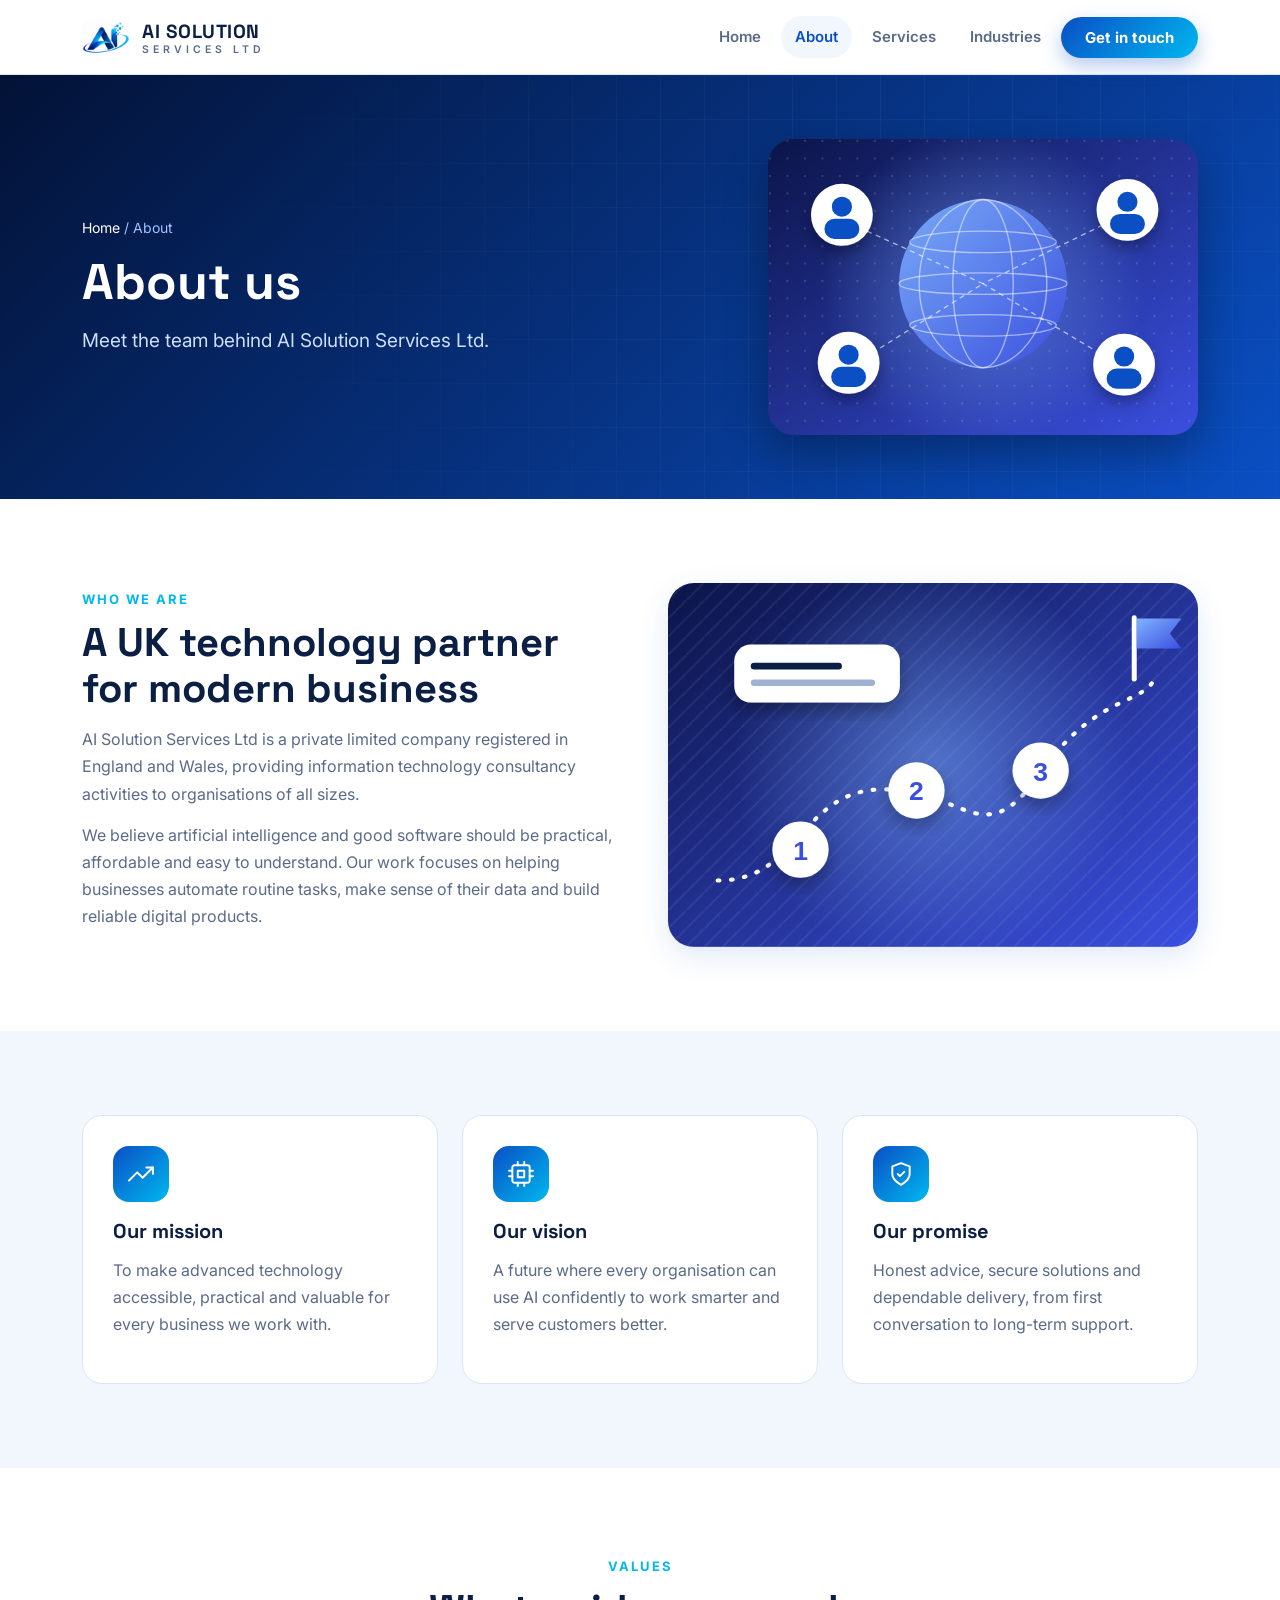
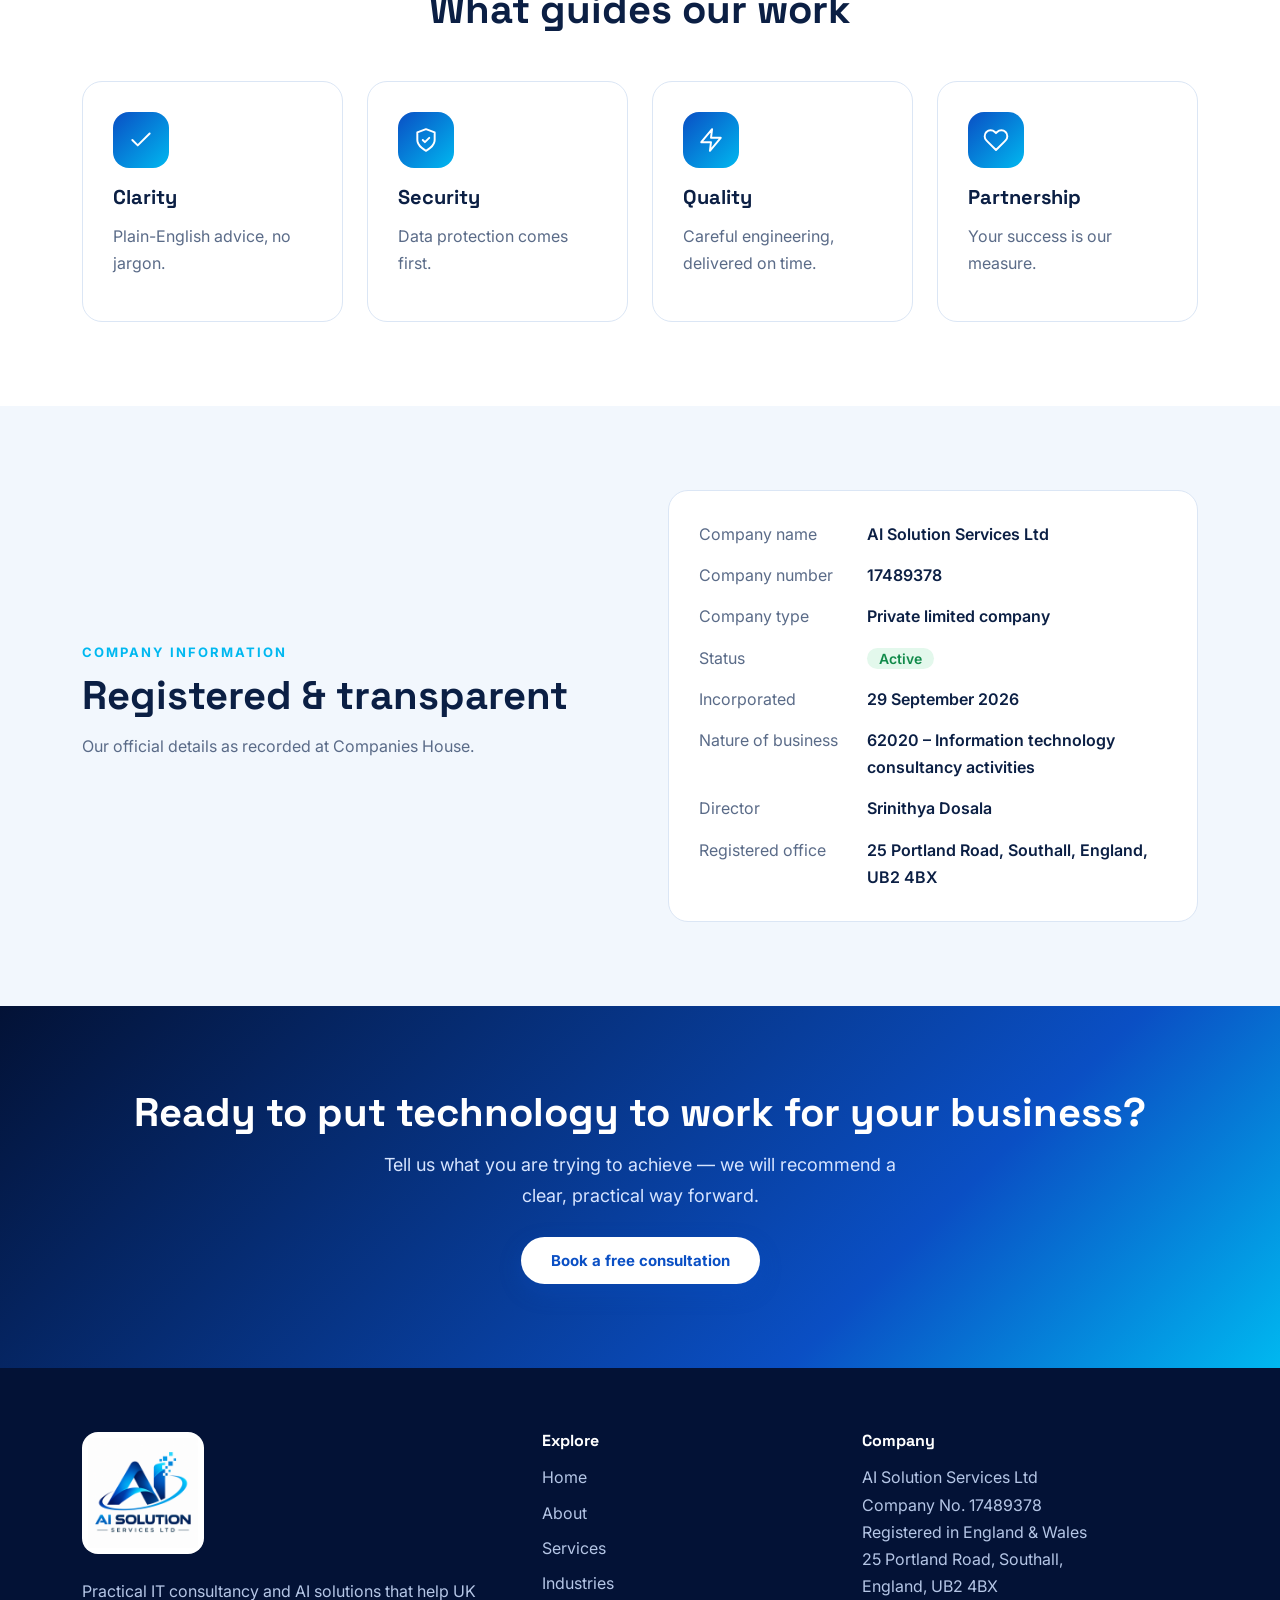
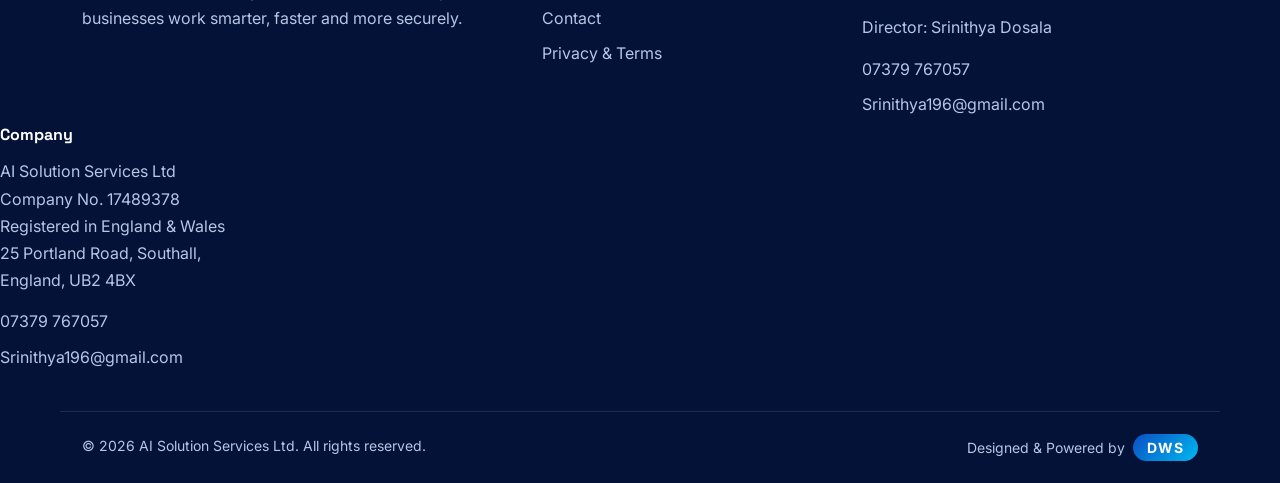
==== commit ad10ef69: "Update 1.1" ====
--- a/about/index.html
+++ b/about/index.html
@@ -1,12 +1,12 @@
 <!DOCTYPE html>
 <html lang="en-GB"><head><meta charset="utf-8"><meta name="viewport" content="width=device-width,initial-scale=1">
-<<<<<<< HEAD
+ 
 <title>About Us | AI Solution Services Ltd</title><meta name="description" content="About AI Solution Services Ltd, a UK-registered IT consultancy company."><link rel="canonical" href="https://aisolutionservicesltd.com/about/"><meta property="og:url" content="https://aisolutionservicesltd.com/about/"><meta property="og:type" content="website"><meta property="og:site_name" content="AI Solution Services Ltd"><meta name="theme-color" content="#041a45">
 <meta property="og:title" content="About Us | AI Solution Services Ltd"><meta property="og:description" content="About AI Solution Services Ltd, a UK-registered IT consultancy company."><meta property="og:image" content="https://aisolutionservicesltd.com/images/logo.png">
-=======
+ 
 <title>About Us | AI Solution Services Ltd</title><meta name="description" content="About AI Solution Services Ltd, a UK-registered IT consultancy company."><meta name="theme-color" content="#041a45">
 <meta property="og:title" content="About Us | AI Solution Services Ltd"><meta property="og:description" content="About AI Solution Services Ltd, a UK-registered IT consultancy company."><meta property="og:image" content="../images/logo.png">
->>>>>>> 7d9d15e294a7a55d8804b1ed4bf8d1badfd4d69c
+ 
 <link rel="icon" href="../favicon.ico"><link rel="icon" type="image/png" sizes="32x32" href="../images/favicon-32.png"><link rel="icon" type="image/png" sizes="192x192" href="../images/favicon-192.png"><link rel="apple-touch-icon" href="../images/apple-touch-icon.png">
 <link rel="preconnect" href="https://fonts.googleapis.com"><link rel="preconnect" href="https://fonts.gstatic.com" crossorigin>
 <link href="https://fonts.googleapis.com/css2?family=Inter:wght@400;500;600;700&family=Space+Grotesk:wght@500;700&display=swap" rel="stylesheet">
@@ -19,10 +19,10 @@
 <section class="sec alt"><div class="w two"><div class="rv"><span class="eb">Company information</span><h2>Registered &amp; transparent</h2><p>Our official details as recorded at Companies House.</p></div><div class="card info rv"><dl><dt>Company name</dt><dd>AI Solution Services Ltd</dd><dt>Company number</dt><dd>17489378</dd><dt>Company type</dt><dd>Private limited company</dd><dt>Status</dt><dd><span class="ok">Active</span></dd><dt>Incorporated</dt><dd>29 September 2026</dd><dt>Nature of business</dt><dd>62020 – Information technology consultancy activities</dd><dt>Director</dt><dd>Srinithya Dosala</dd><dt>Registered office</dt><dd>25 Portland Road, Southall, England, UB2 4BX</dd></dl></div></div></section><section class="cta"><div class="w rv"><h2>Ready to put technology to work for your business?</h2><p>Tell us what you are trying to achieve — we will recommend a clear, practical way forward.</p><a class="btn wh" href="../contact/">Book a free consultation</a></div></section></main>
 <footer class="ft"><div class="w fg"><div><div class="lt"><img src="../images/logo.png" alt="AI Solution Services Ltd"></div><p>Practical IT consultancy and AI solutions that help UK businesses work smarter, faster and more securely.</p></div>
 <div><h4>Explore</h4><a href="../">Home</a><a href="../about/">About</a><a href="../services/">Services</a><a href="../industries/">Industries</a><a href="../contact/">Contact</a><a href="../privacy/">Privacy &amp; Terms</a></div>
-<<<<<<< HEAD
+ 
 <div><h4>Company</h4><p>AI Solution Services Ltd<br>Company No. 17489378<br>Registered in England &amp; Wales<br>25 Portland Road, Southall,<br>England, UB2 4BX</p><p>Director: Srinithya Dosala</p><a href="tel:+447379767057">07379 767057</a><a href="mailto:Srinithya196@gmail.com">Srinithya196@gmail.com</a></div></div>
-=======
+ 
 <div><h4>Company</h4><p>AI Solution Services Ltd<br>Company No. 17489378<br>Registered in England &amp; Wales<br>25 Portland Road, Southall,<br>England, UB2 4BX</p> <a href="tel:+447379767057">07379 767057</a><a href="mailto:Srinithya196@gmail.com">Srinithya196@gmail.com</a></div></div>
->>>>>>> 7d9d15e294a7a55d8804b1ed4bf8d1badfd4d69c
+ 
 <div class="w cp"><span>© <span id="yr">2026</span> AI Solution Services Ltd. All rights reserved.</span><span>Designed &amp; Powered by <a class="dws" href="https://dharmawebservice.in" target="_blank" rel="noopener" title="Dharma Web Service">DWS</a></span></div></footer>
 <script src="../js/main.js"></script></body></html>
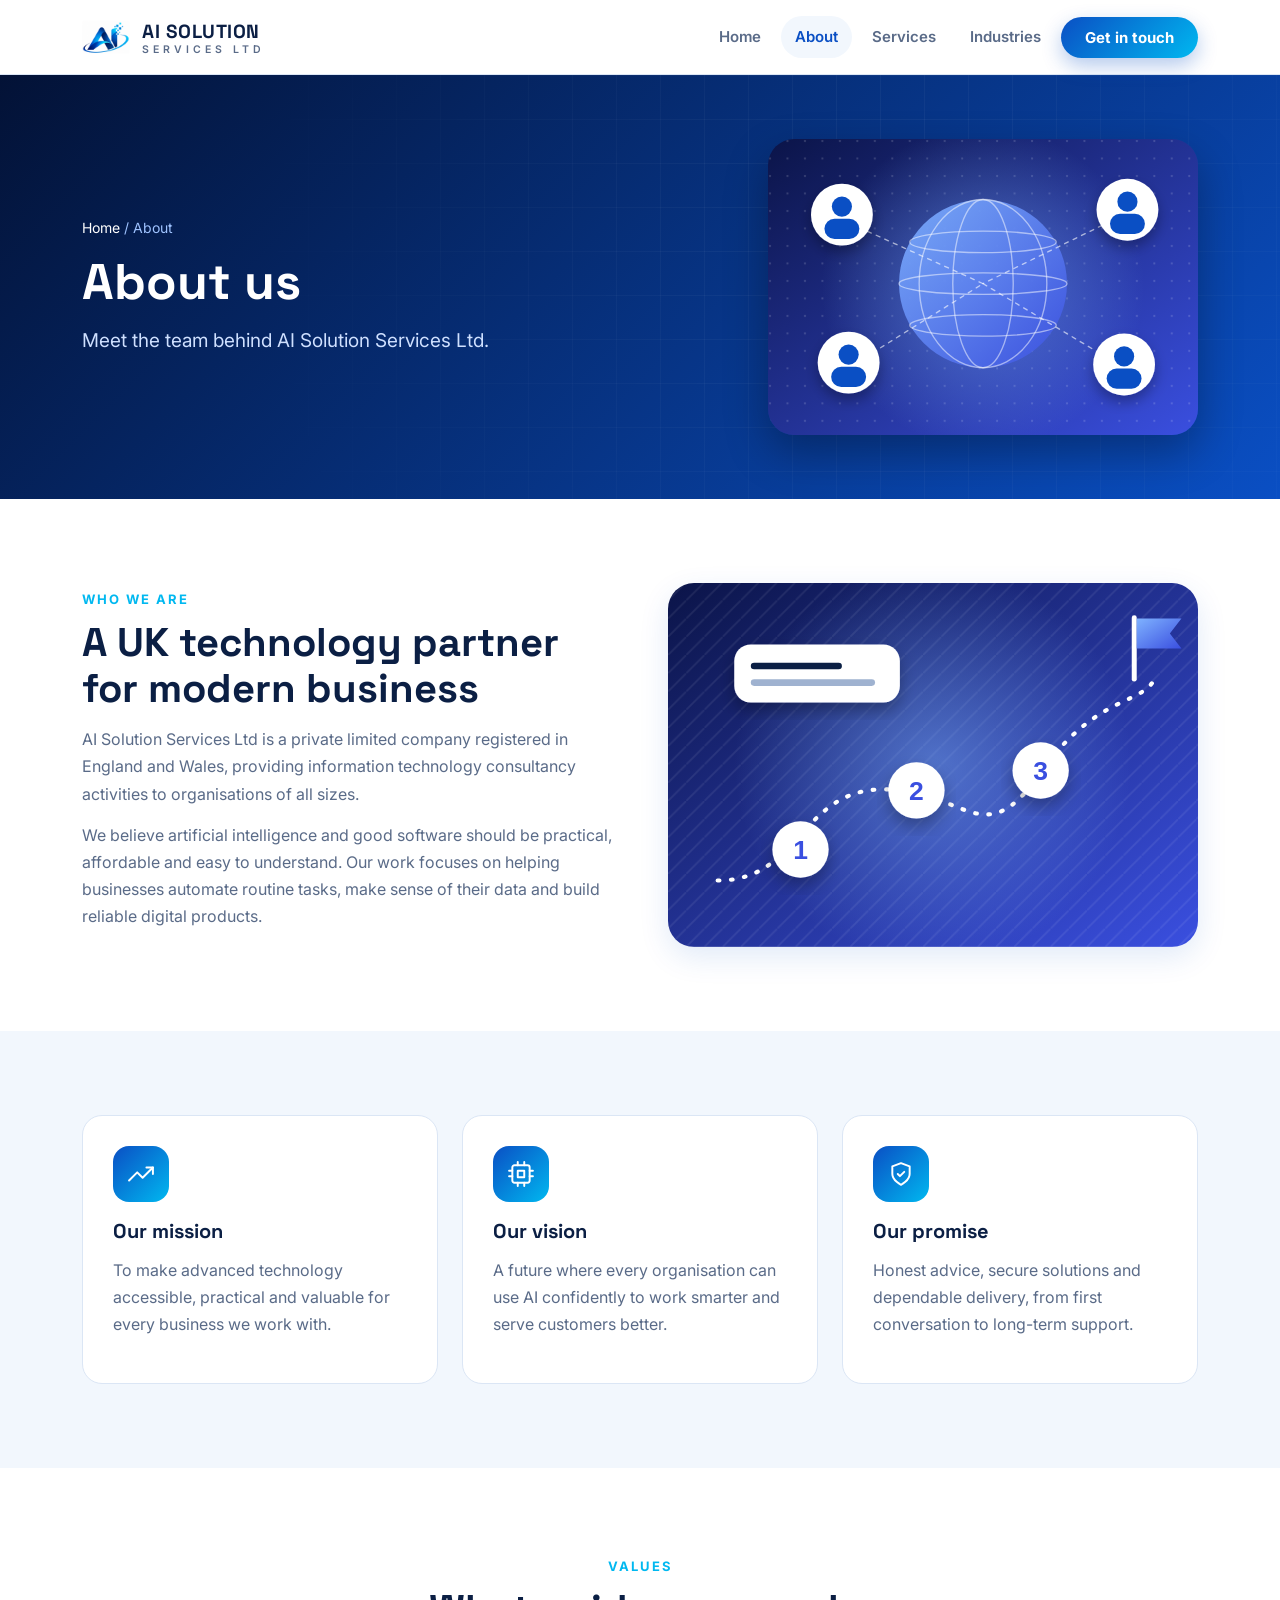
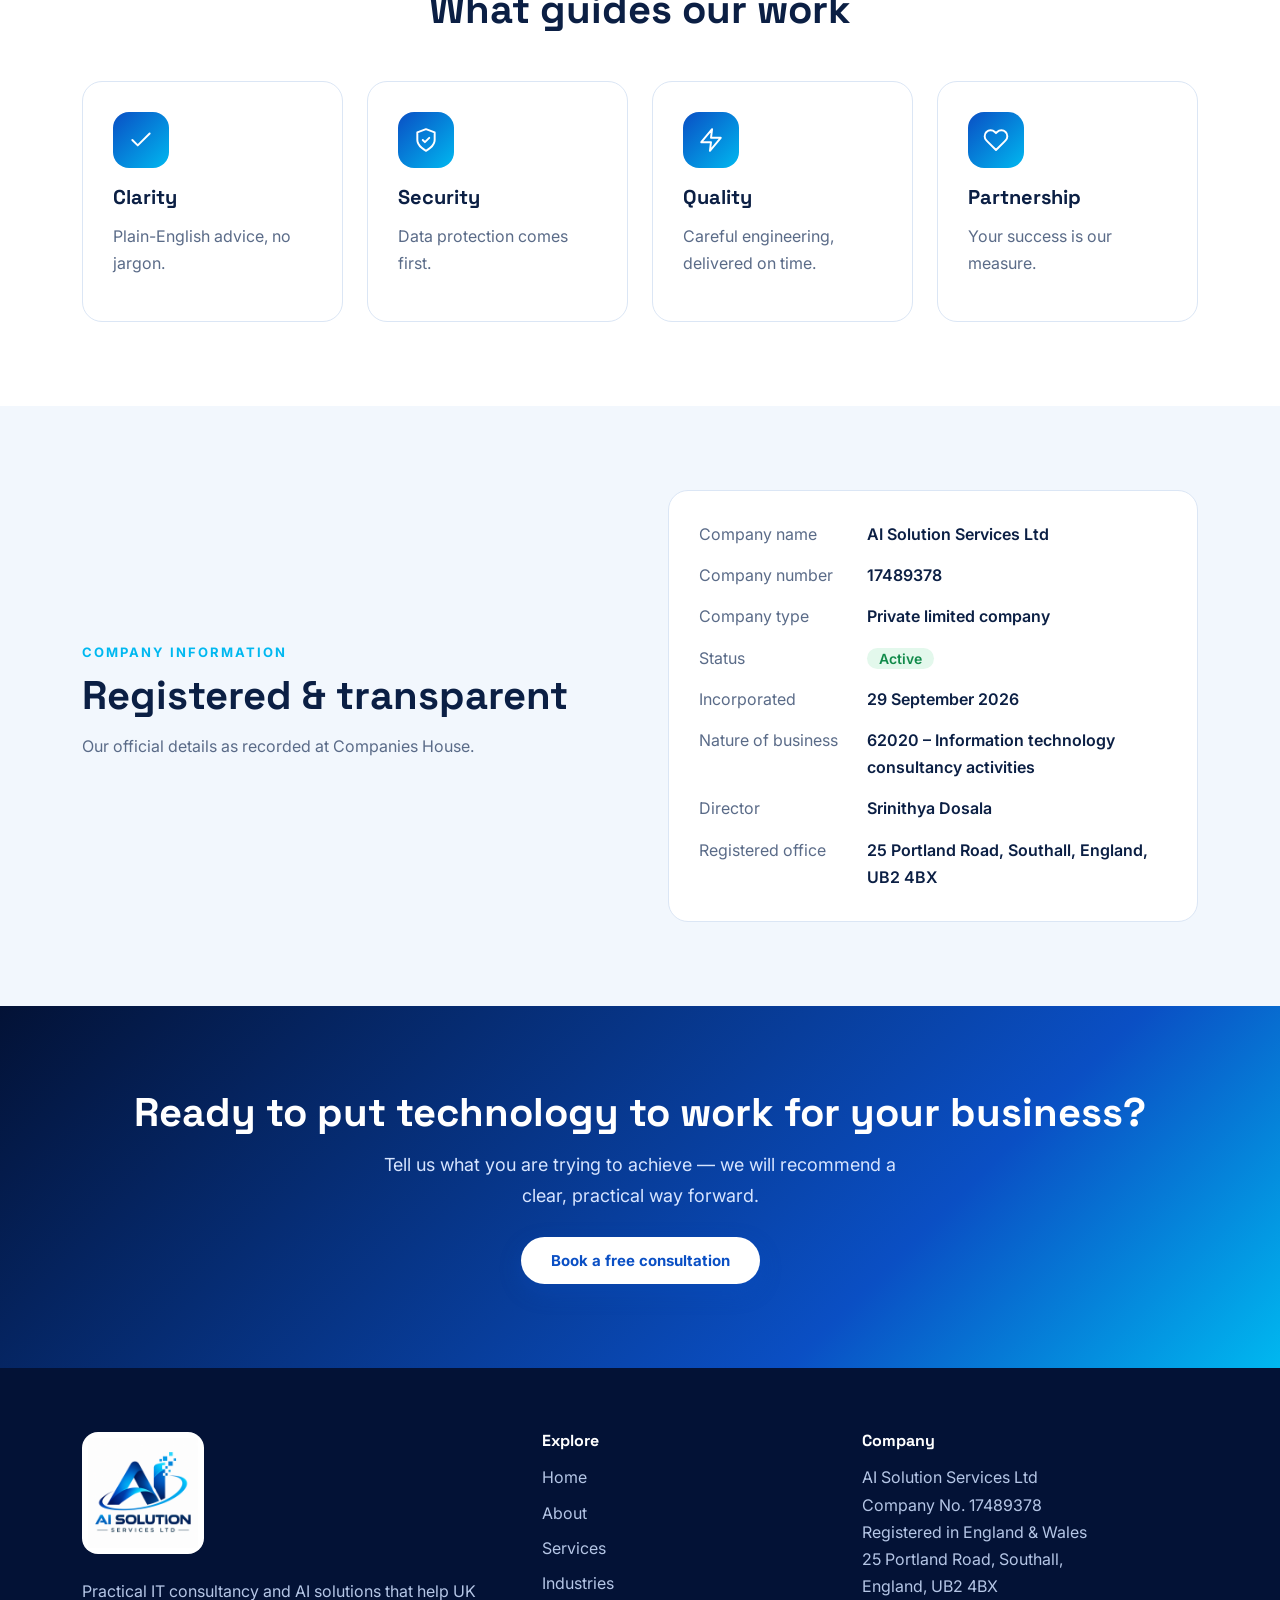
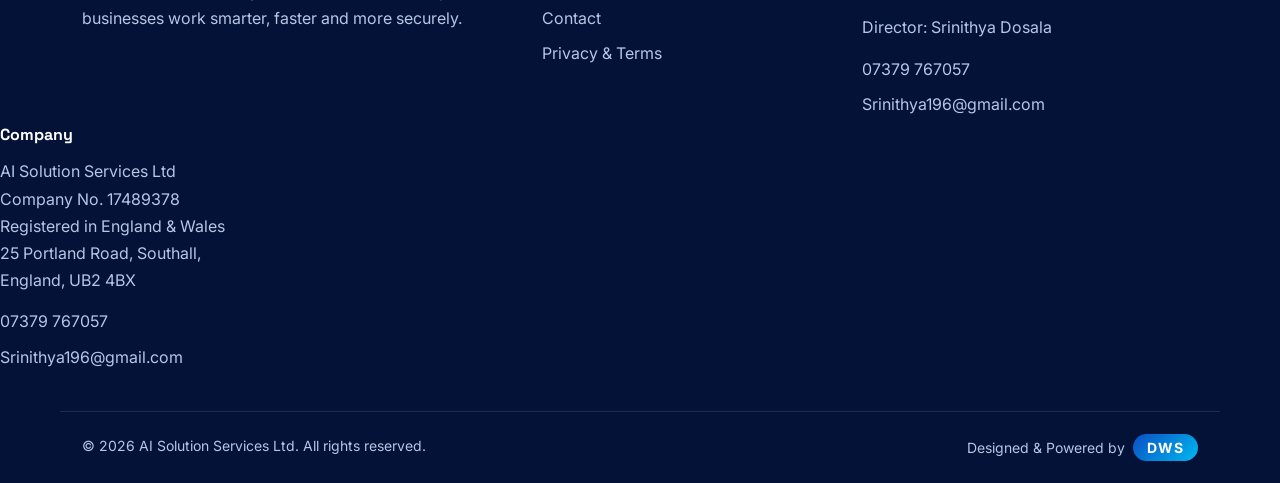
==== commit 46cfd21d: "Update 1.1" ====
--- a/about/index.html
+++ b/about/index.html
@@ -20,7 +20,7 @@
 <footer class="ft"><div class="w fg"><div><div class="lt"><img src="../images/logo.png" alt="AI Solution Services Ltd"></div><p>Practical IT consultancy and AI solutions that help UK businesses work smarter, faster and more securely.</p></div>
 <div><h4>Explore</h4><a href="../">Home</a><a href="../about/">About</a><a href="../services/">Services</a><a href="../industries/">Industries</a><a href="../contact/">Contact</a><a href="../privacy/">Privacy &amp; Terms</a></div>
  
-<div><h4>Company</h4><p>AI Solution Services Ltd<br>Company No. 17489378<br>Registered in England &amp; Wales<br>25 Portland Road, Southall,<br>England, UB2 4BX</p><p>Director: Srinithya Dosala</p><a href="tel:+447379767057">07379 767057</a><a href="mailto:Srinithya196@gmail.com">Srinithya196@gmail.com</a></div></div>
+ <div><h4>Company</h4><p>AI Solution Services Ltd<br>Company No. 17489378<br>Registered in England &amp; Wales<br>25 Portland Road, Southall,<br>England, UB2 4BX</p><p>Director: Srinithya Dosala</p><a href="tel:+447379767057">07379 767057</a><a href="mailto:Srinithya196@gmail.com">Srinithya196@gmail.com</a></div></div>
  
 <div><h4>Company</h4><p>AI Solution Services Ltd<br>Company No. 17489378<br>Registered in England &amp; Wales<br>25 Portland Road, Southall,<br>England, UB2 4BX</p> <a href="tel:+447379767057">07379 767057</a><a href="mailto:Srinithya196@gmail.com">Srinithya196@gmail.com</a></div></div>
  
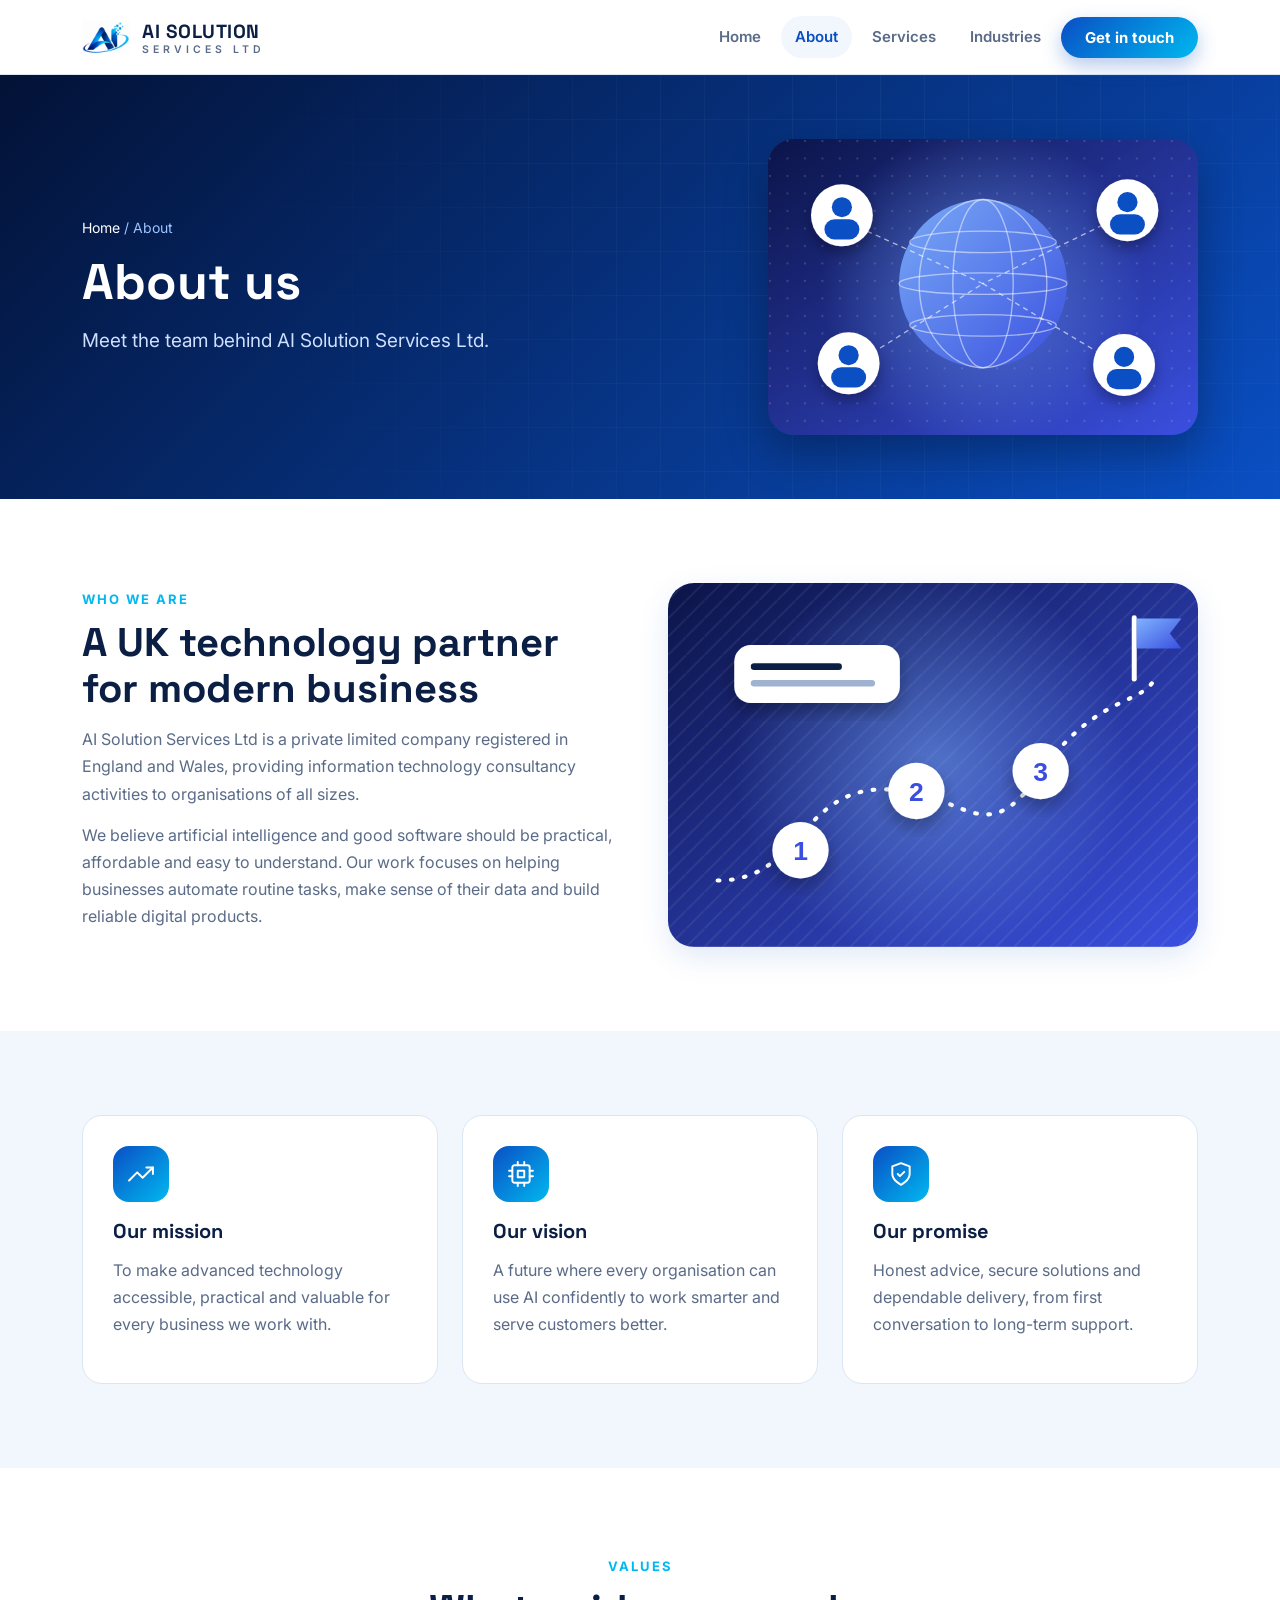
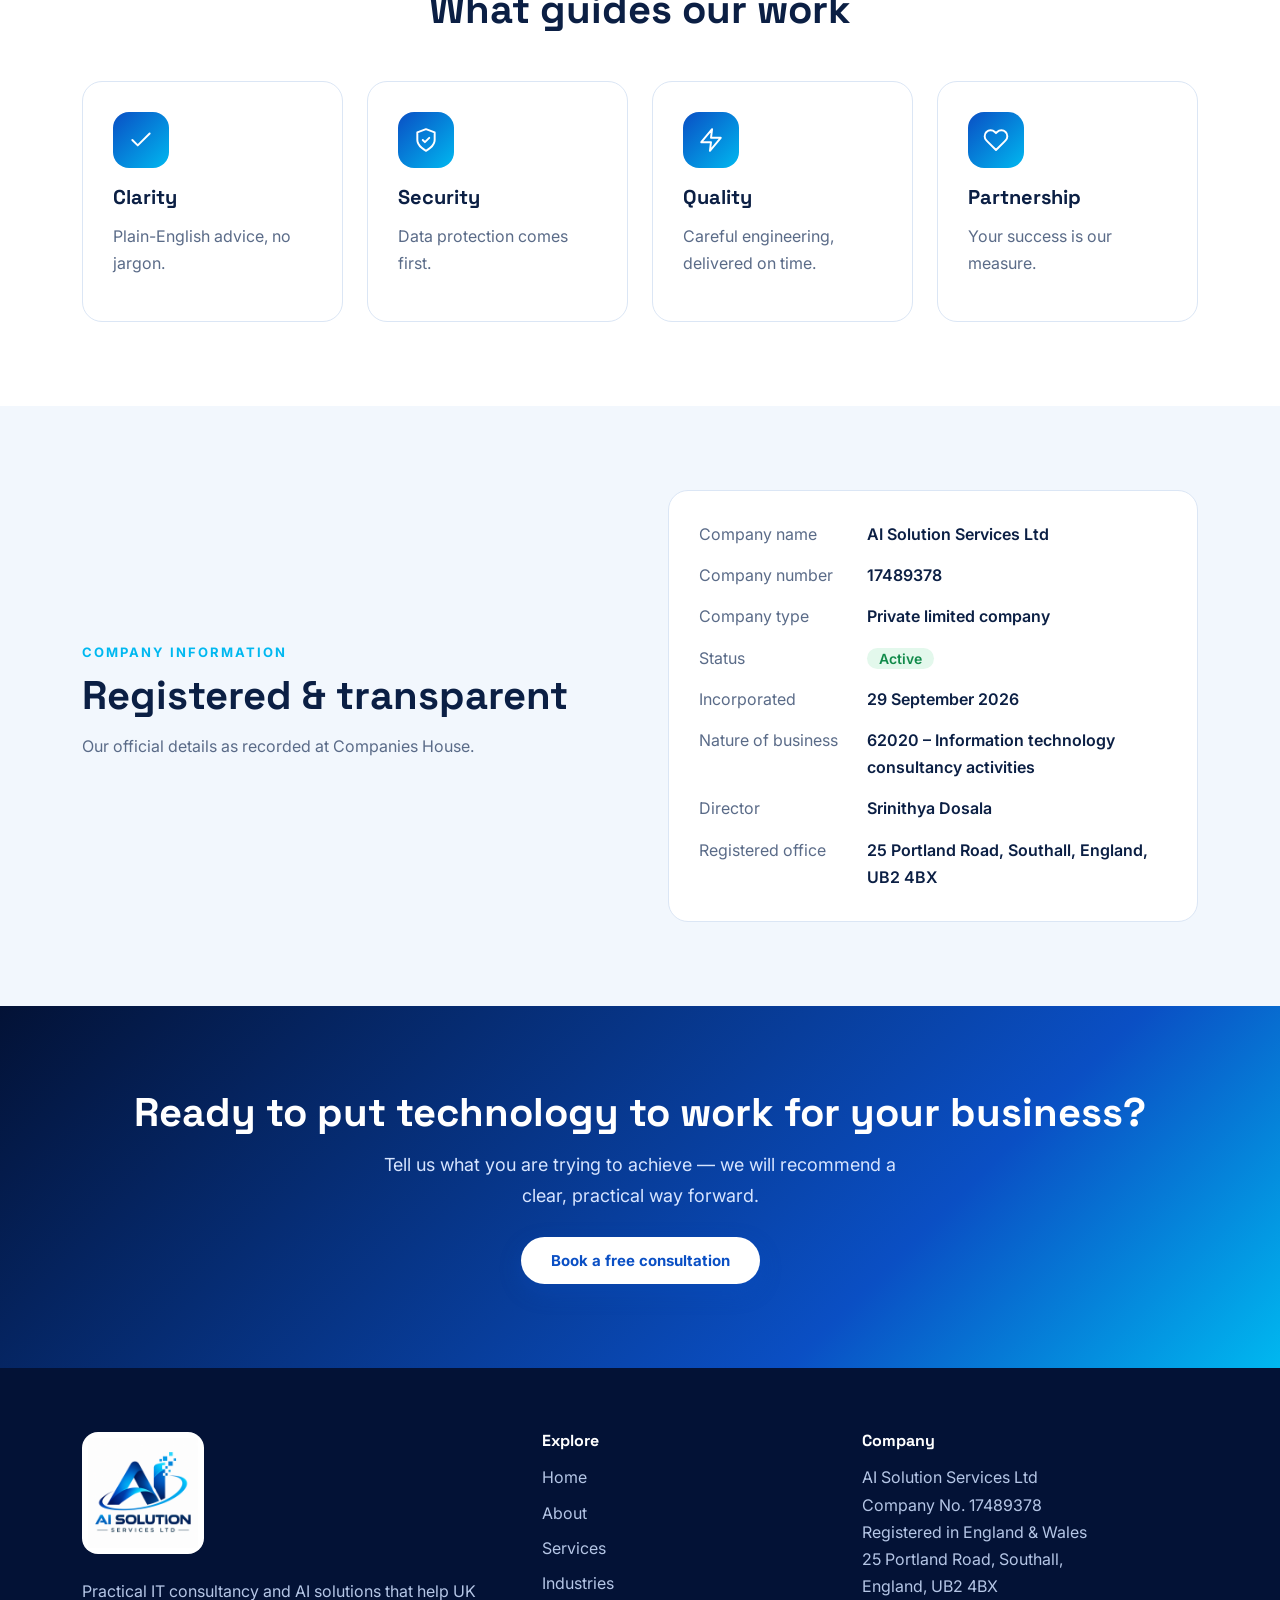
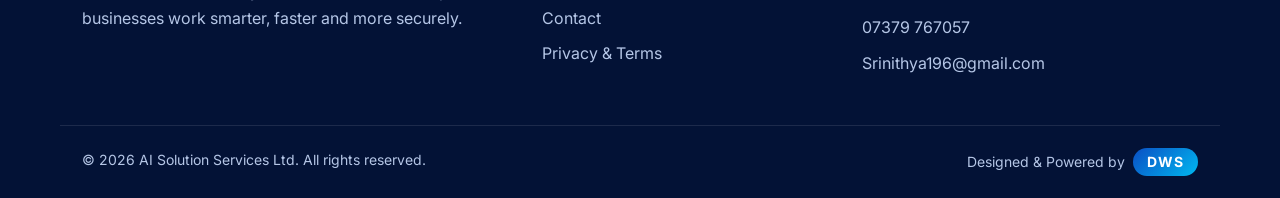
==== commit 01712254: "Update 1.1" ====
--- a/about/index.html
+++ b/about/index.html
@@ -20,9 +20,7 @@
 <footer class="ft"><div class="w fg"><div><div class="lt"><img src="../images/logo.png" alt="AI Solution Services Ltd"></div><p>Practical IT consultancy and AI solutions that help UK businesses work smarter, faster and more securely.</p></div>
 <div><h4>Explore</h4><a href="../">Home</a><a href="../about/">About</a><a href="../services/">Services</a><a href="../industries/">Industries</a><a href="../contact/">Contact</a><a href="../privacy/">Privacy &amp; Terms</a></div>
  
- <div><h4>Company</h4><p>AI Solution Services Ltd<br>Company No. 17489378<br>Registered in England &amp; Wales<br>25 Portland Road, Southall,<br>England, UB2 4BX</p><p>Director: Srinithya Dosala</p><a href="tel:+447379767057">07379 767057</a><a href="mailto:Srinithya196@gmail.com">Srinithya196@gmail.com</a></div></div>
- 
-<div><h4>Company</h4><p>AI Solution Services Ltd<br>Company No. 17489378<br>Registered in England &amp; Wales<br>25 Portland Road, Southall,<br>England, UB2 4BX</p> <a href="tel:+447379767057">07379 767057</a><a href="mailto:Srinithya196@gmail.com">Srinithya196@gmail.com</a></div></div>
+ <div><h4>Company</h4><p>AI Solution Services Ltd<br>Company No. 17489378<br>Registered in England &amp; Wales<br>25 Portland Road, Southall,<br>England, UB2 4BX</p> <a href="tel:+447379767057">07379 767057</a><a href="mailto:Srinithya196@gmail.com">Srinithya196@gmail.com</a></div></div>
  
 <div class="w cp"><span>© <span id="yr">2026</span> AI Solution Services Ltd. All rights reserved.</span><span>Designed &amp; Powered by <a class="dws" href="https://dharmawebservice.in" target="_blank" rel="noopener" title="Dharma Web Service">DWS</a></span></div></footer>
 <script src="../js/main.js"></script></body></html>
